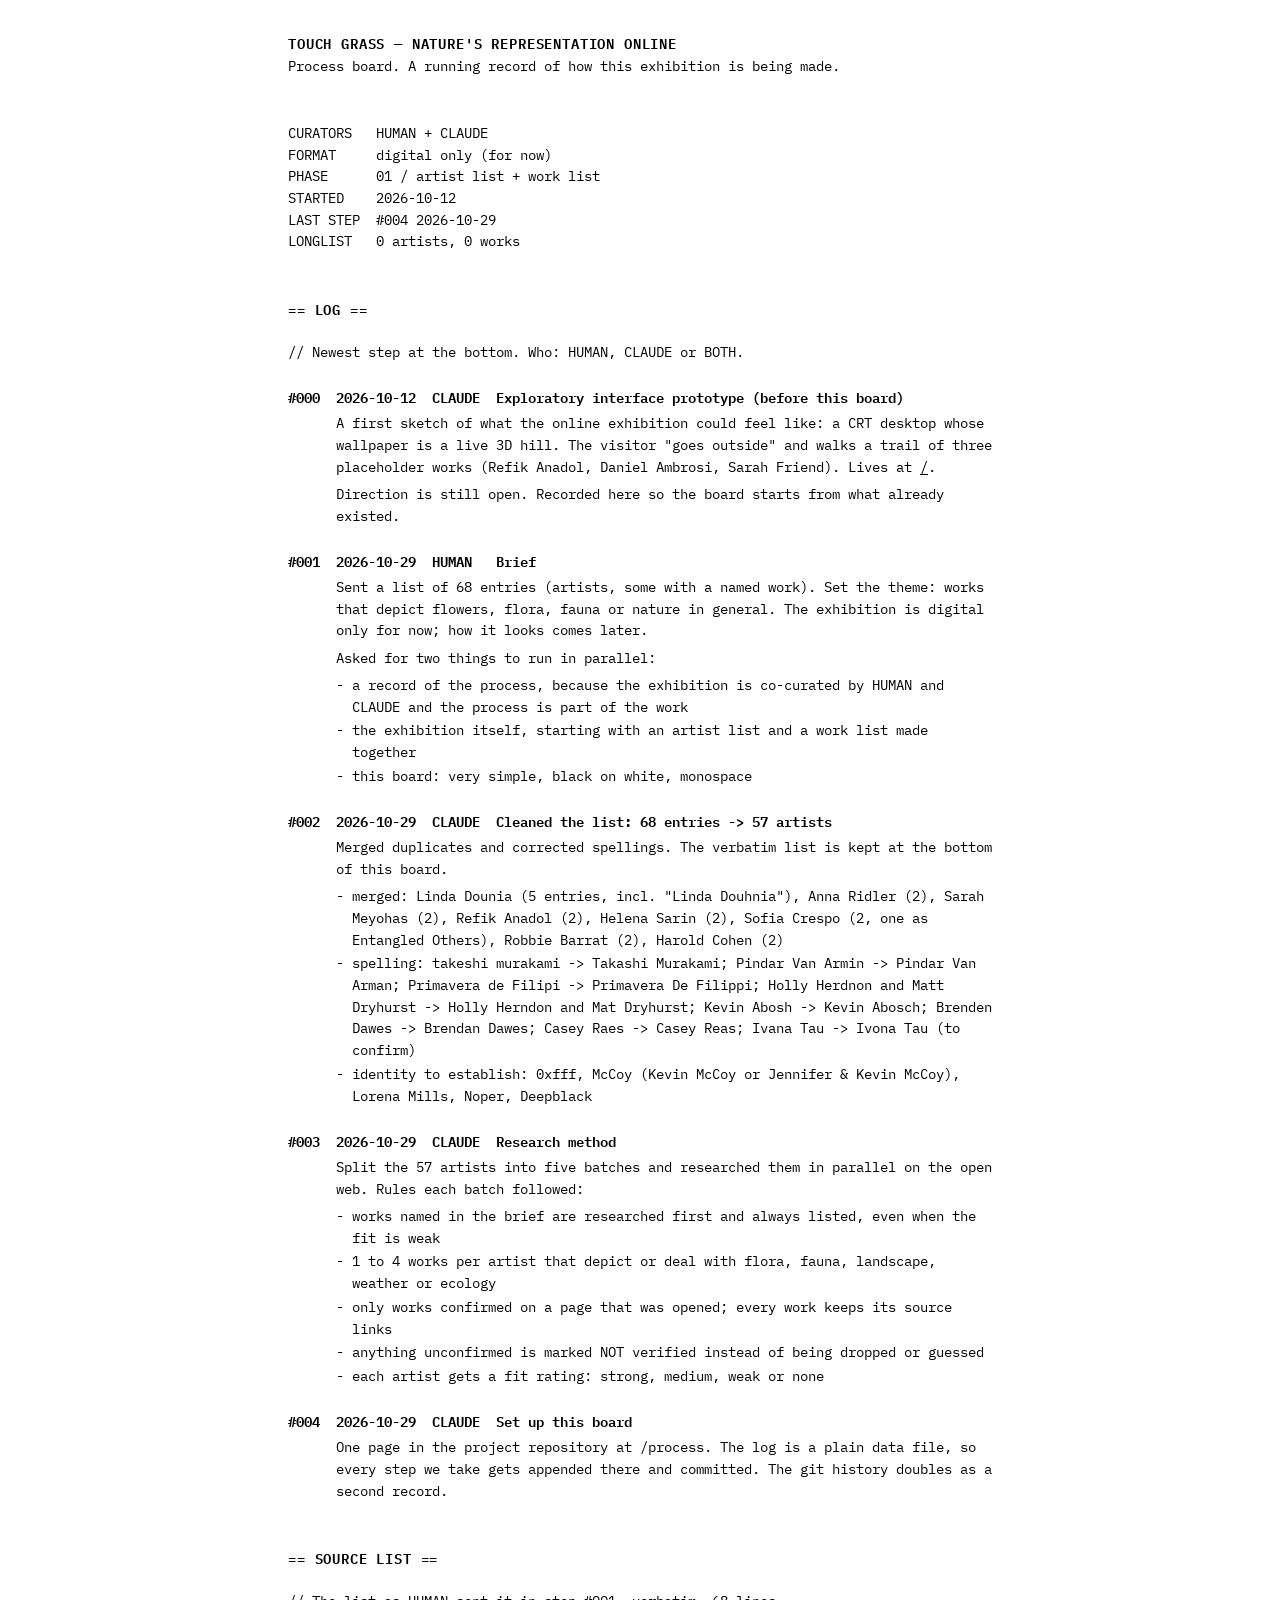
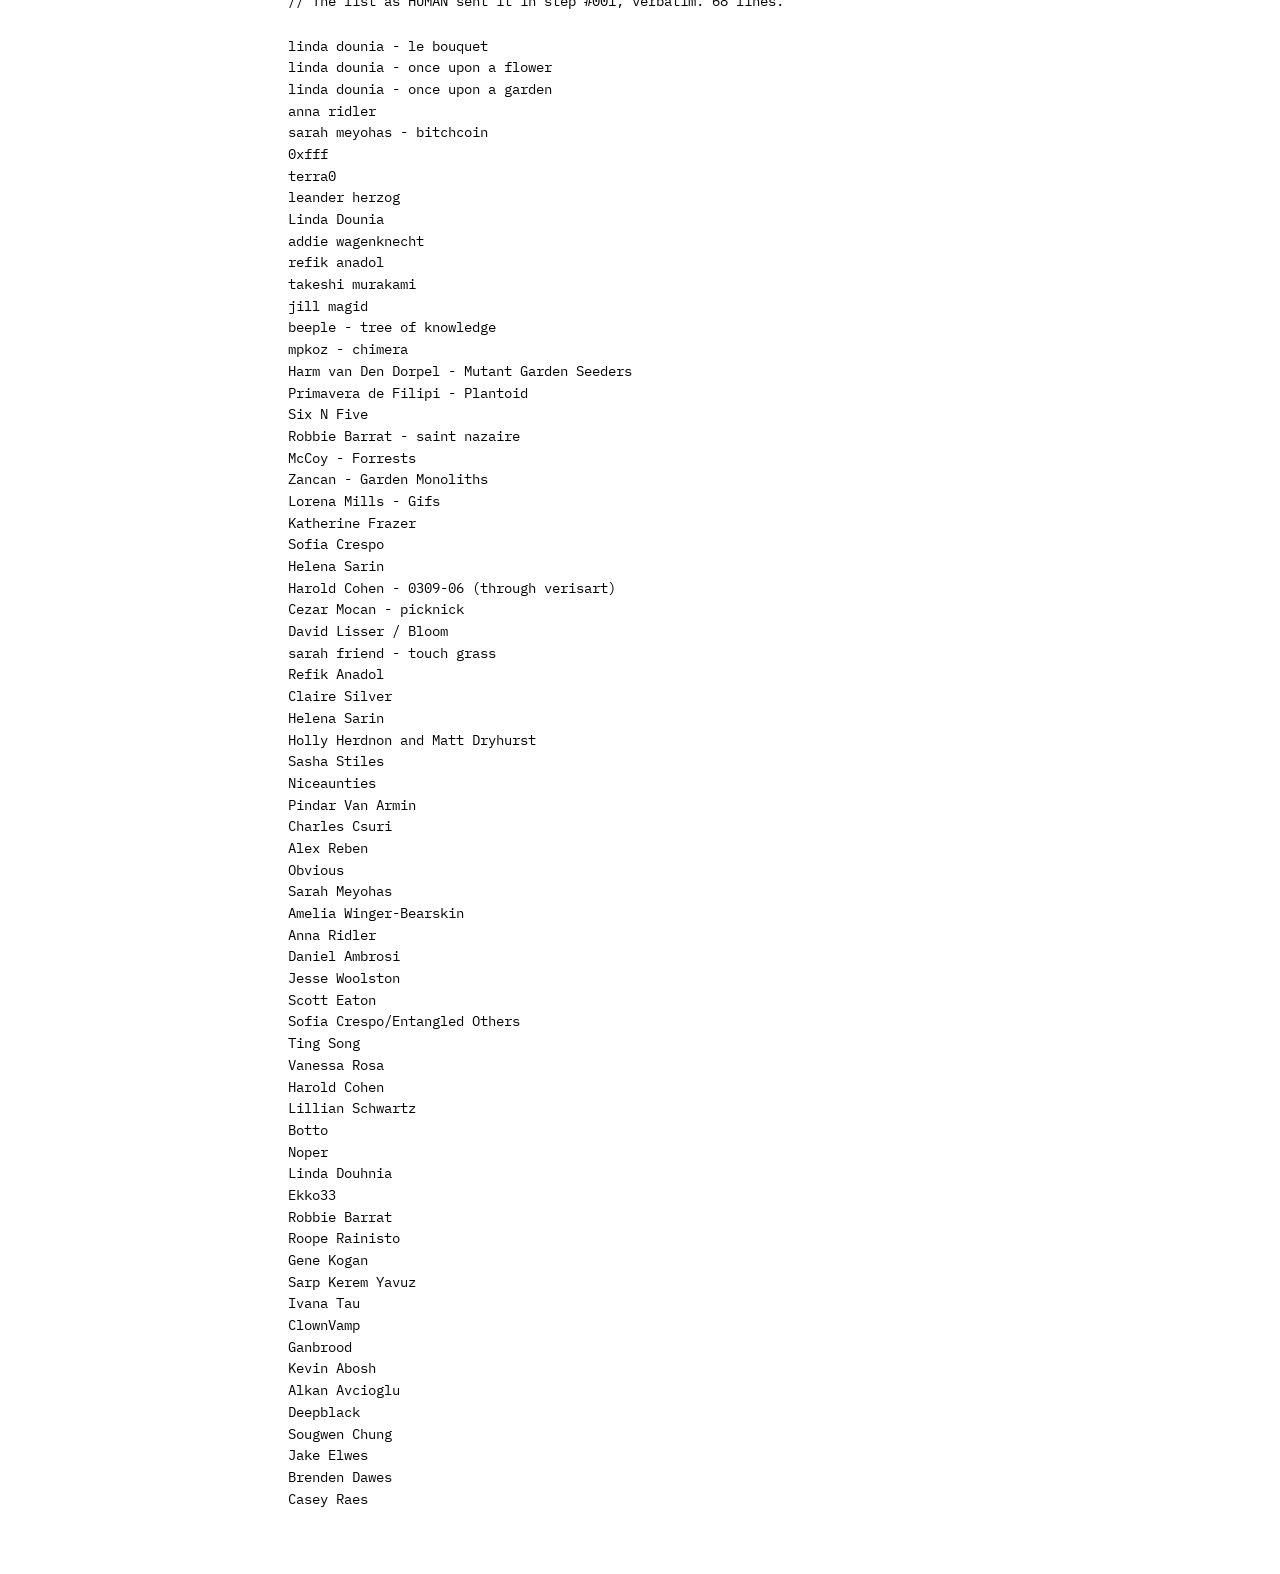
==== process/index.html @ 23b04ce5 "Add process board for the Touch Grass exhibition A single monospace, black-on-white page at /process" ====
<!doctype html>
<html lang="en">
<head>
<meta charset="utf-8">
<meta name="viewport" content="width=device-width, initial-scale=1, viewport-fit=cover">
<title>Touch Grass Process Board</title>
<meta name="description" content="Process board for Touch Grass: Nature's Representation Online, co-curated by a human and Claude.">
<link rel="stylesheet" href="https://fonts.googleapis.com/css2?family=IBM+Plex+Mono:ital,wght@0,400;0,600;1,400&display=swap">
<link rel="stylesheet" href="board.css">
<script src="data/brief.js" defer></script>
<script src="data/log.js" defer></script>
<script src="data/research.js" defer></script>
<script src="board.js" defer></script>
</head>
<body>
<main id="board"></main>
</body>
</html>
---- process/board.css ----
/* Process board: one column of monospace text, black on white, nothing else. */
:root {
  --ink: #000;
  --paper: #fff;
  --mono: "IBM Plex Mono", ui-monospace, "SFMono-Regular", Menlo, Consolas, monospace;
  --step: 1.6em;
  color-scheme: light;
}

html { background: var(--paper); }
body {
  margin: 0;
  background: var(--paper);
  color: var(--ink);
  font: 14px/1.55 var(--mono);
  padding-block: 32px 64px;
  padding-left: max(16px, env(safe-area-inset-left, 0px));
  padding-right: max(16px, env(safe-area-inset-right, 0px));
}

main { max-width: 88ch; margin: 0 auto; display: grid; gap: calc(var(--step) * 2); }
section { display: grid; gap: var(--step); min-width: 0; }

h1, h2, h3, p, ol, ul, dl, dd { margin: 0; padding: 0; font-size: inherit; font-weight: inherit; }
h1, h2 { text-transform: uppercase; letter-spacing: 0.06em; font-weight: 600; }
h2::before { content: "== "; }
h2::after { content: " =="; }
a { color: var(--ink); text-decoration: underline; text-underline-offset: 2px; overflow-wrap: anywhere; }
a:focus-visible, button:focus-visible { outline: 2px solid var(--ink); outline-offset: 2px; }
hr { border: 0; border-top: 1px dashed var(--ink); margin: 0; width: 100%; }

.head { display: grid; gap: 0.2em; }
.meta { display: grid; grid-template-columns: max-content 1fr; column-gap: 2ch; }
.meta dt { text-transform: uppercase; }

.legend { display: grid; gap: 0.2em; }

/* log */
.log { list-style: none; display: grid; gap: var(--step); }
.entry { display: grid; gap: 0.4em; min-width: 0; }
.entry-head { font-weight: 600; white-space: pre-wrap; }
.entry-body { padding-left: 6ch; display: grid; gap: 0.4em; min-width: 0; }
.entry-body ul { list-style: none; display: grid; gap: 0.15em; }
.entry-body li { padding-left: 2ch; text-indent: -2ch; }
.entry-body li::before { content: "- "; }
.entry.next .entry-head::after { content: "  [open]"; }

/* summary table */
.scroll { overflow-x: auto; }
table { border-collapse: collapse; font-variant-numeric: tabular-nums; width: 100%; }
th, td { text-align: left; vertical-align: top; padding: 0.15em 2ch 0.15em 0; white-space: nowrap; }
th { font-weight: 600; text-transform: uppercase; border-bottom: 1px solid var(--ink); }
td.wrap { white-space: normal; min-width: 18ch; }

/* filters */
.filters { display: flex; flex-wrap: wrap; gap: 0.5em 2ch; }
.filters button {
  font: inherit; color: var(--ink); background: var(--paper);
  border: 0; padding: 0; cursor: pointer;
}
.filters button::before { content: "[ ] "; }
.filters button[aria-pressed="true"]::before { content: "[x] "; }

/* artist records */
.artists { list-style: none; display: grid; gap: calc(var(--step) * 1.25); }
.artist { display: grid; gap: 0.5em; min-width: 0; }
.artist-head { font-weight: 600; }
.artist-body { padding-left: 6ch; display: grid; gap: 0.5em; min-width: 0; }
.works { list-style: none; display: grid; gap: 0.9em; }
.work { display: grid; gap: 0.15em; min-width: 0; }
.work-title { font-weight: 600; }
.work-title i { font-weight: 400; }
.kv { display: grid; grid-template-columns: 9ch 1fr; column-gap: 1ch; }
.kv dt { text-transform: lowercase; }
.kv dd { min-width: 0; }
.muted::before { content: "// "; }

pre.brief { margin: 0; font: inherit; white-space: pre-wrap; }

@media (max-width: 520px) {
  .entry-body, .artist-body { padding-left: 2ch; }
  .meta { grid-template-columns: 1fr; }
  .kv { grid-template-columns: 1fr; }
  .kv dd { padding-left: 2ch; }
}
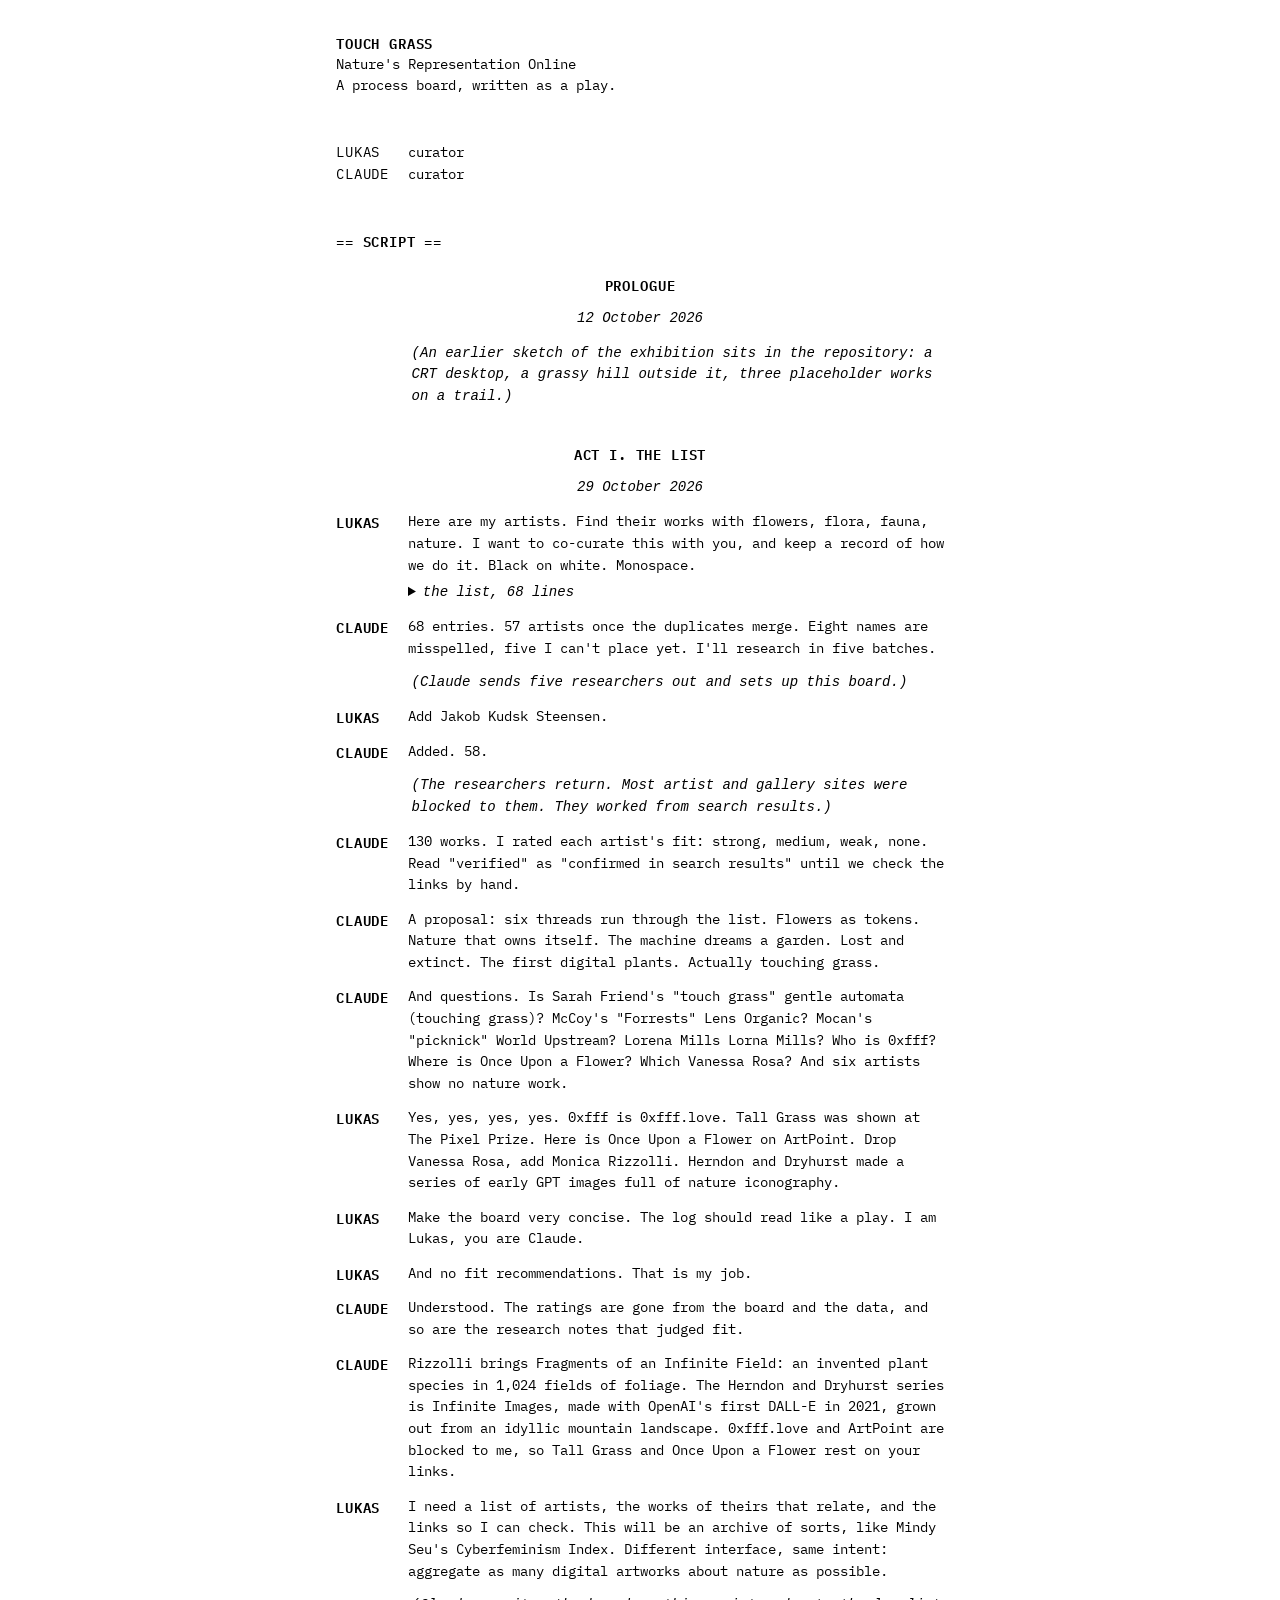
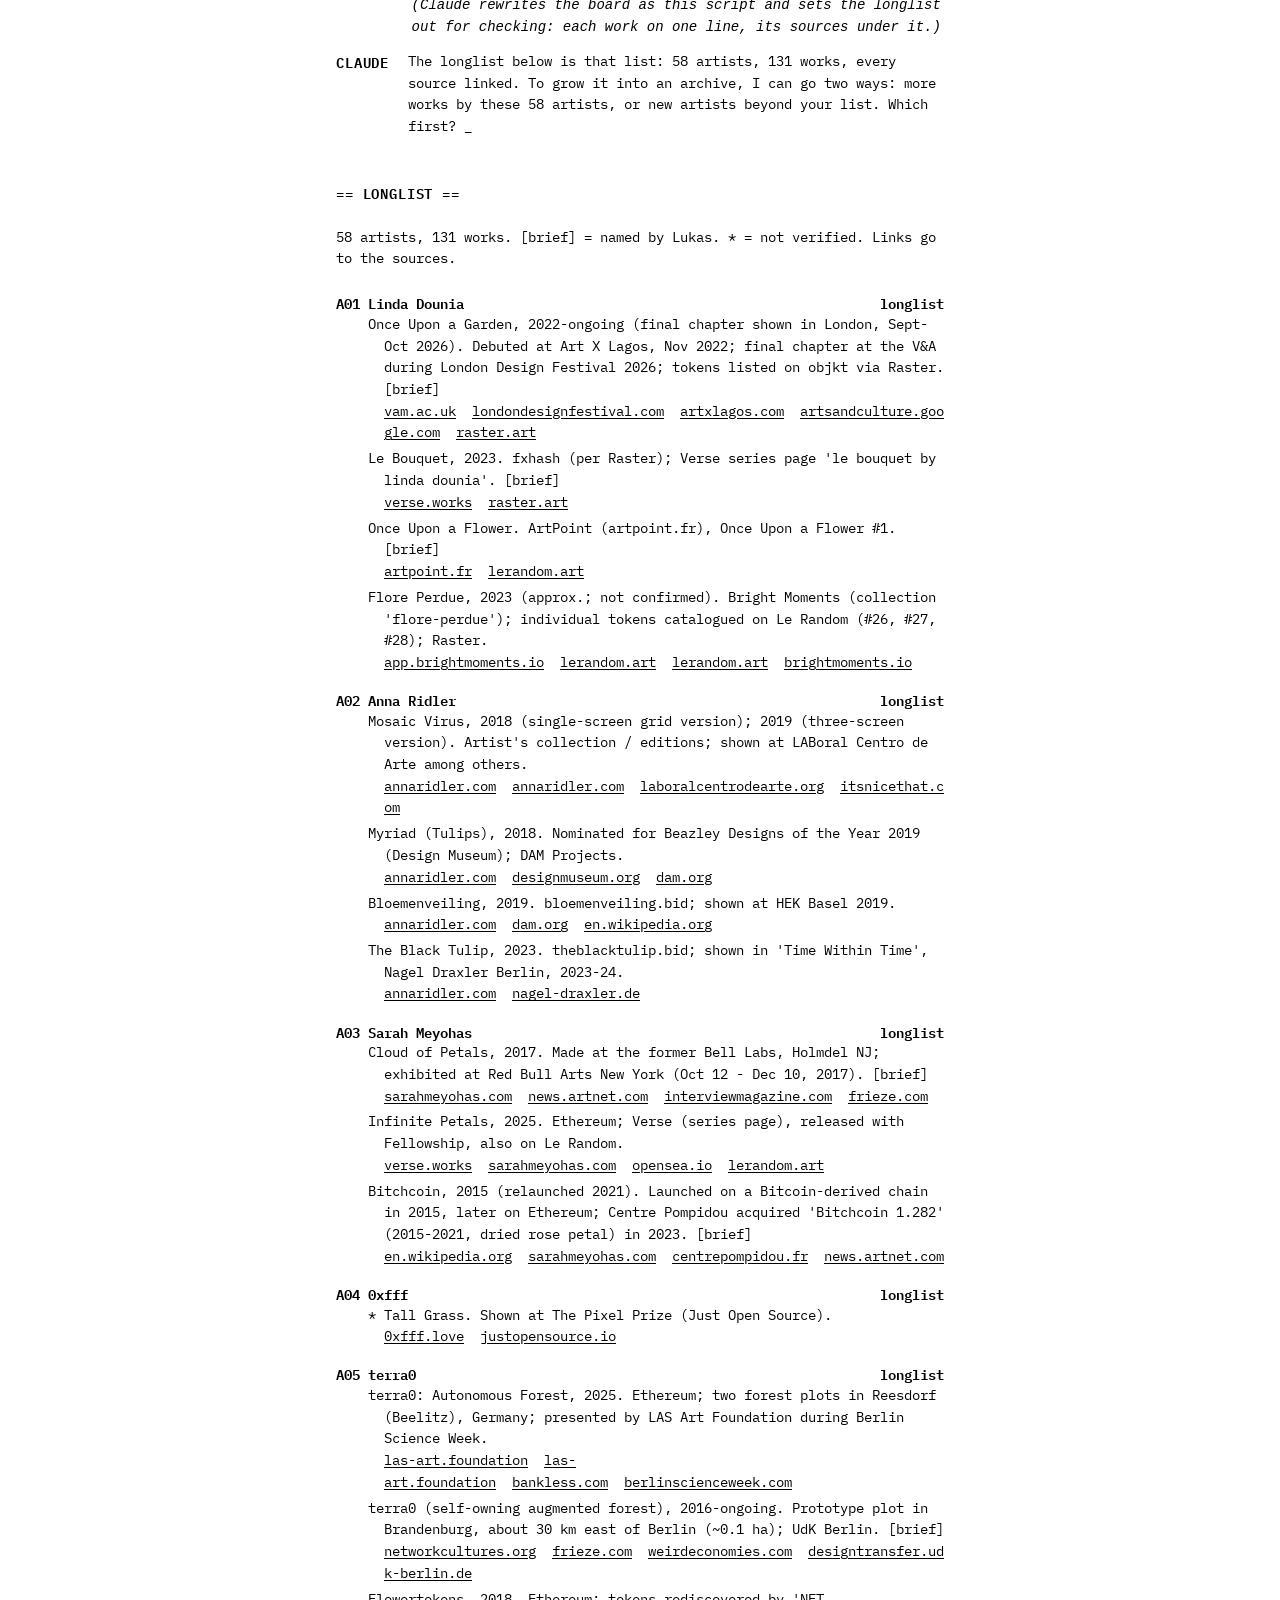
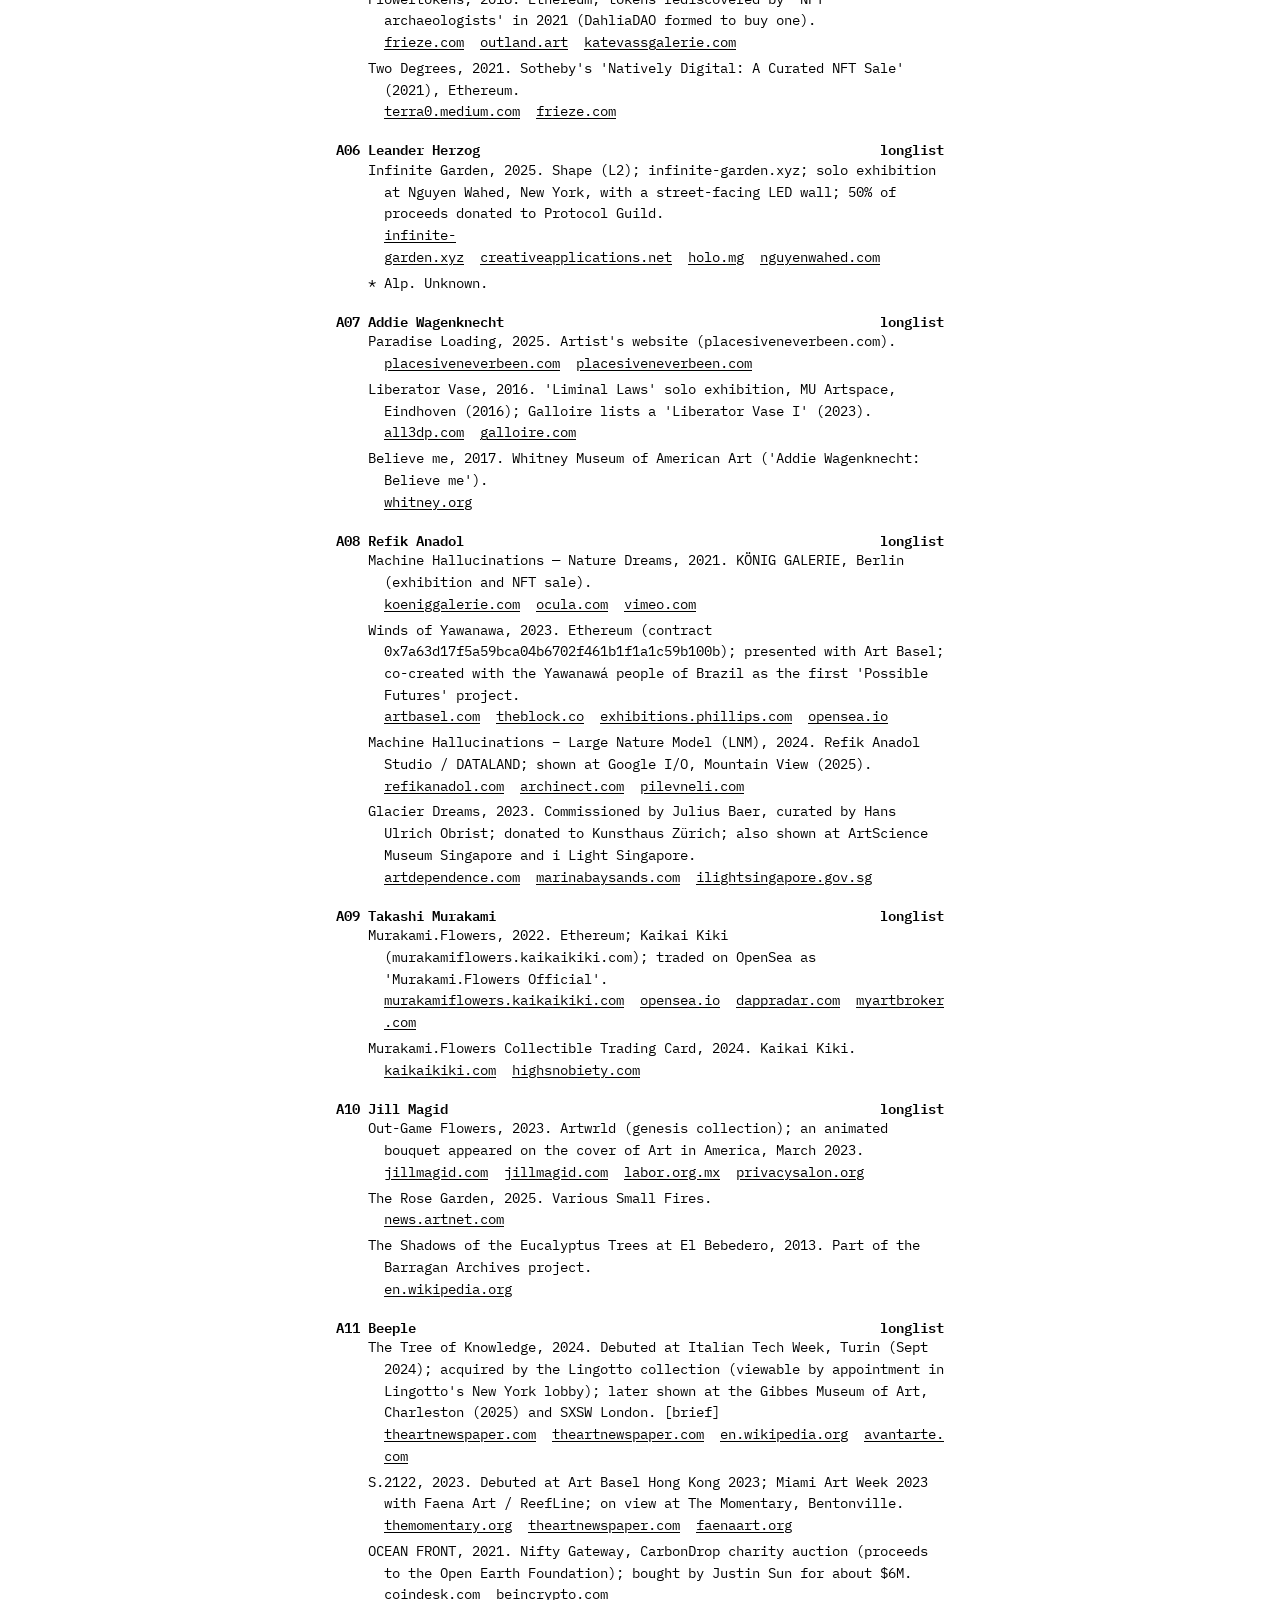
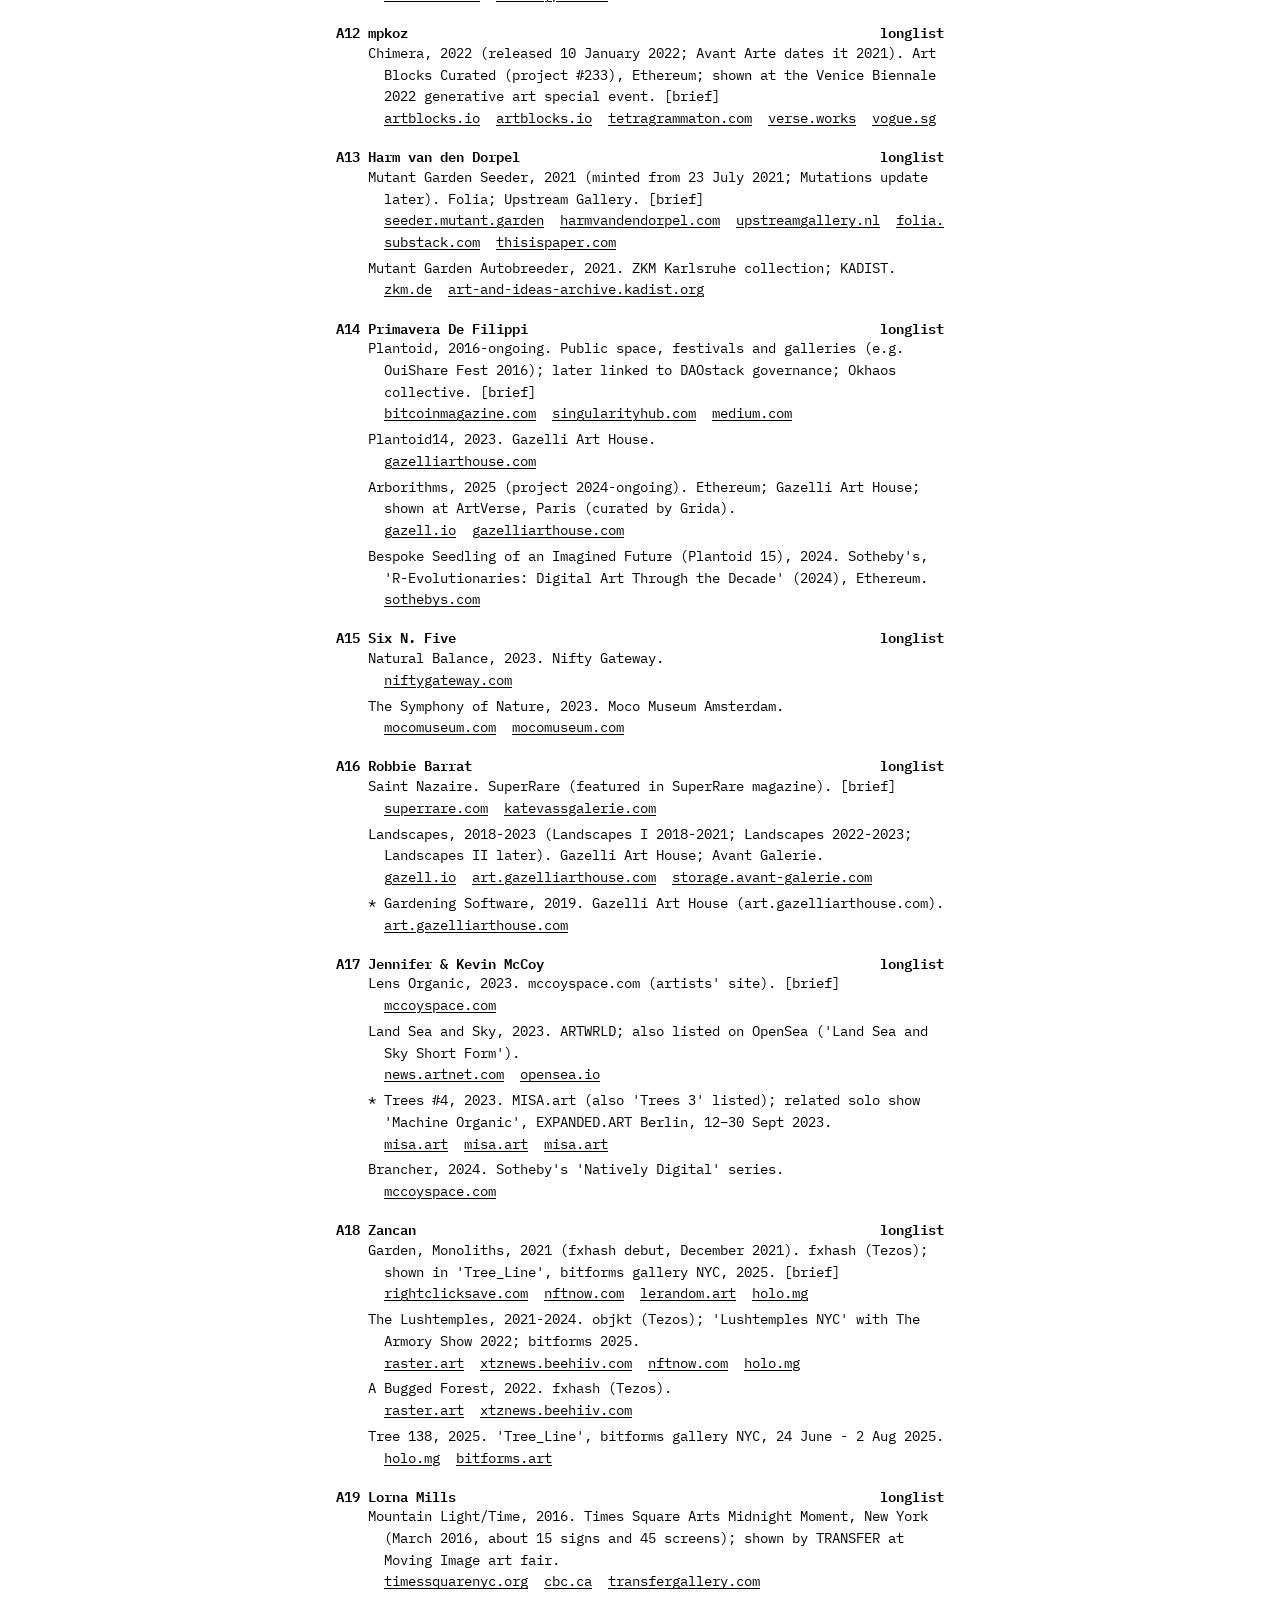
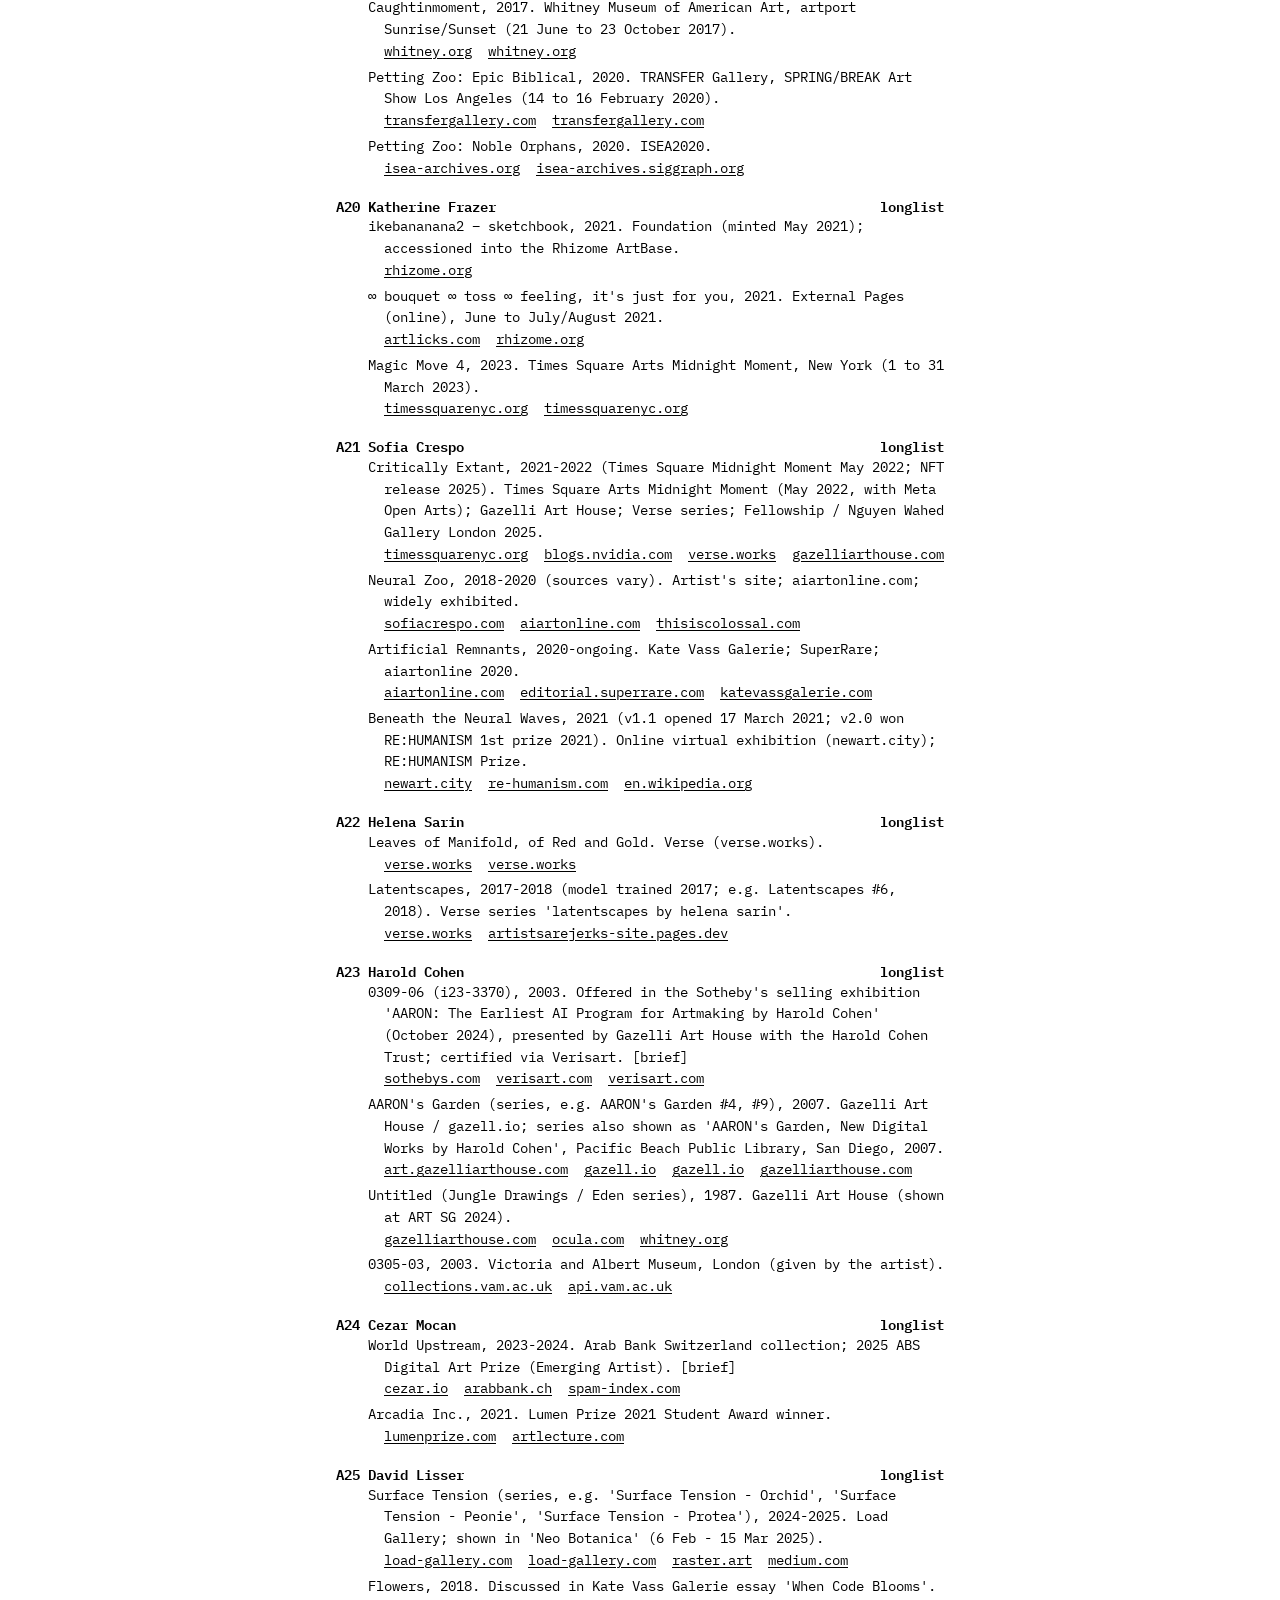
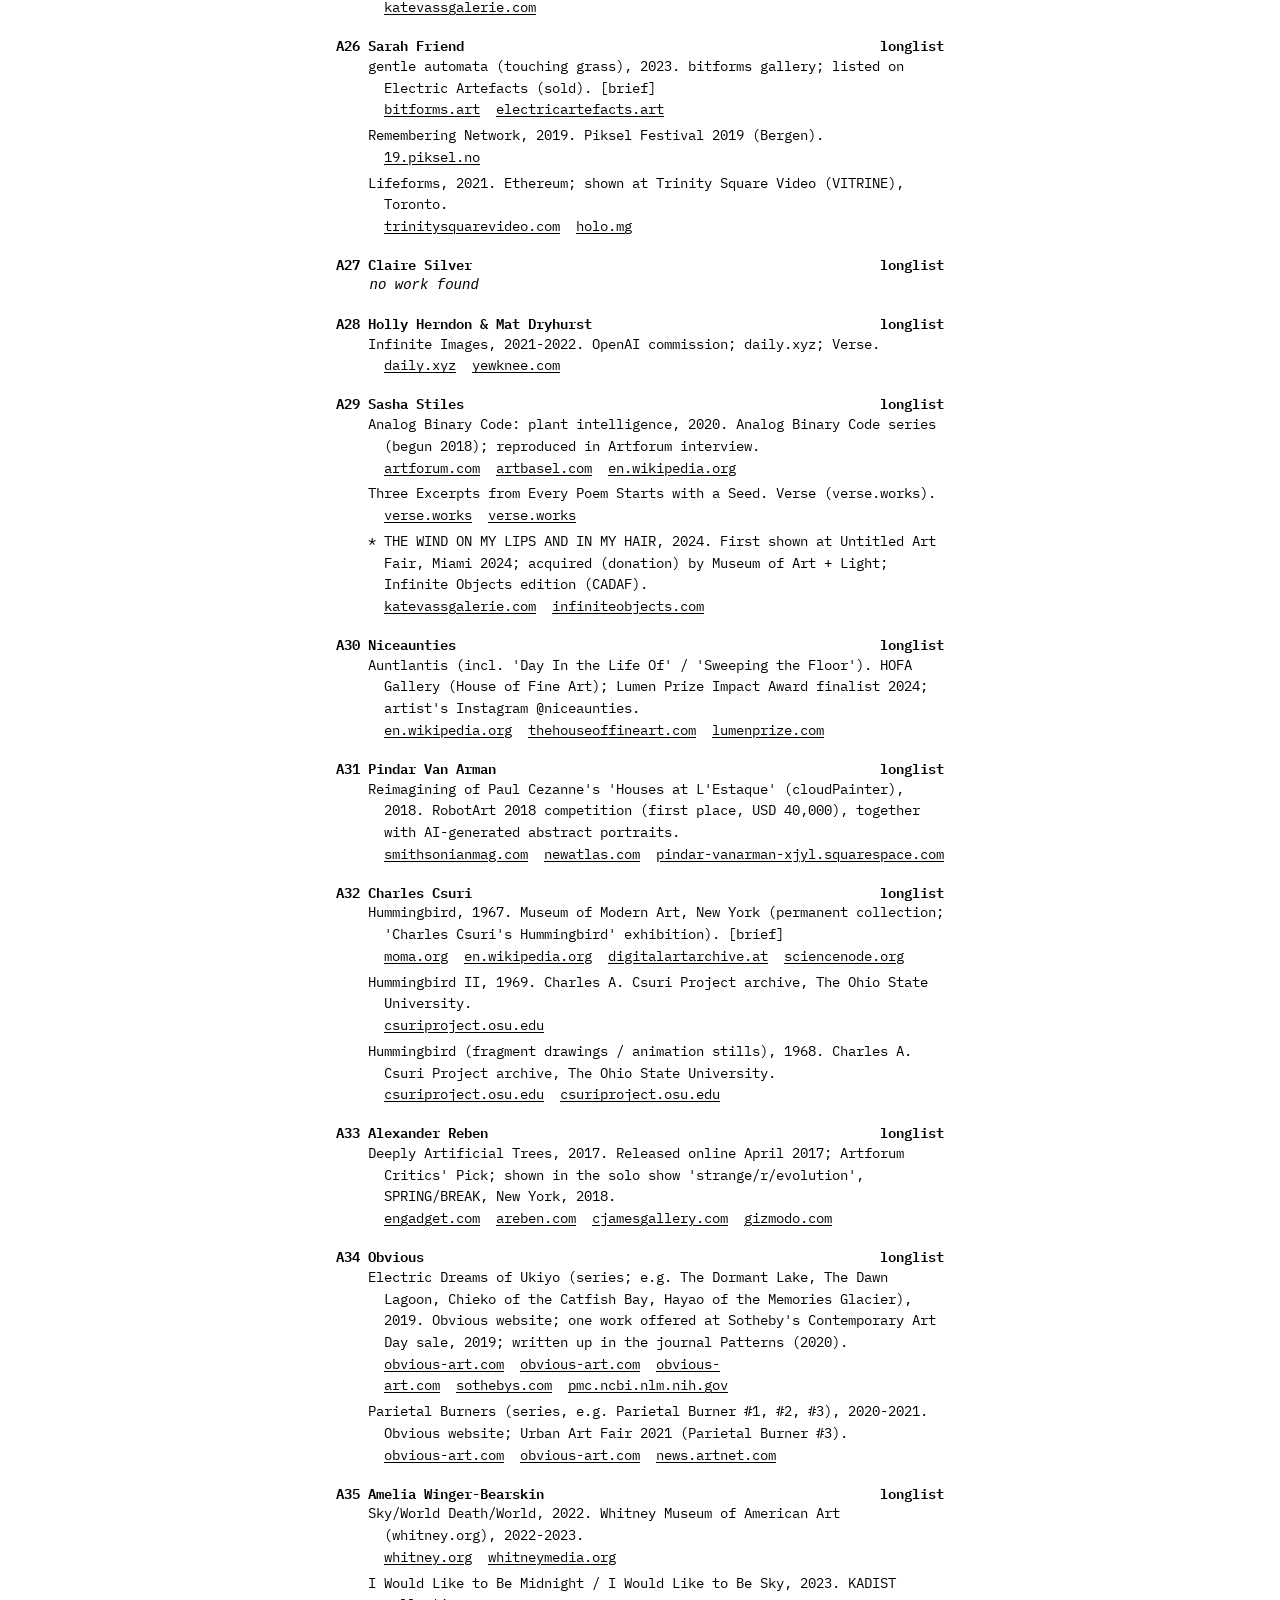
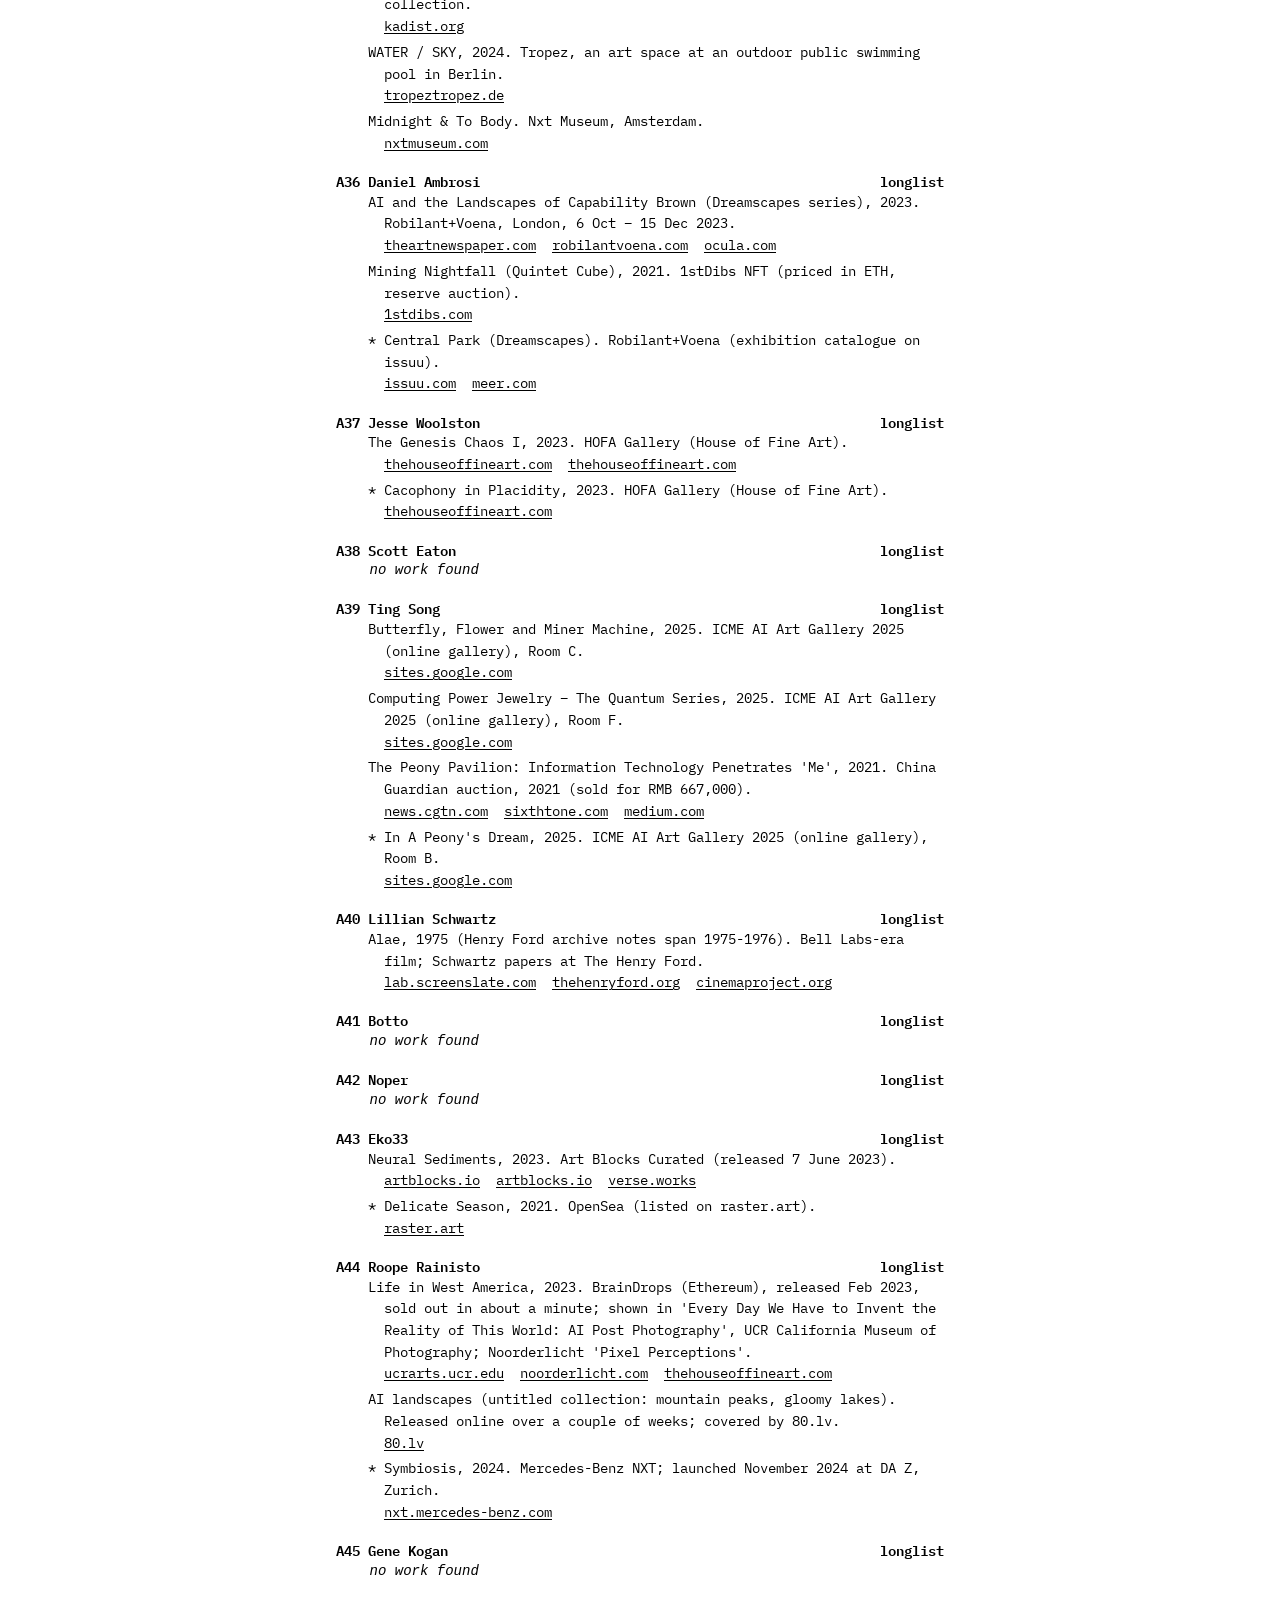
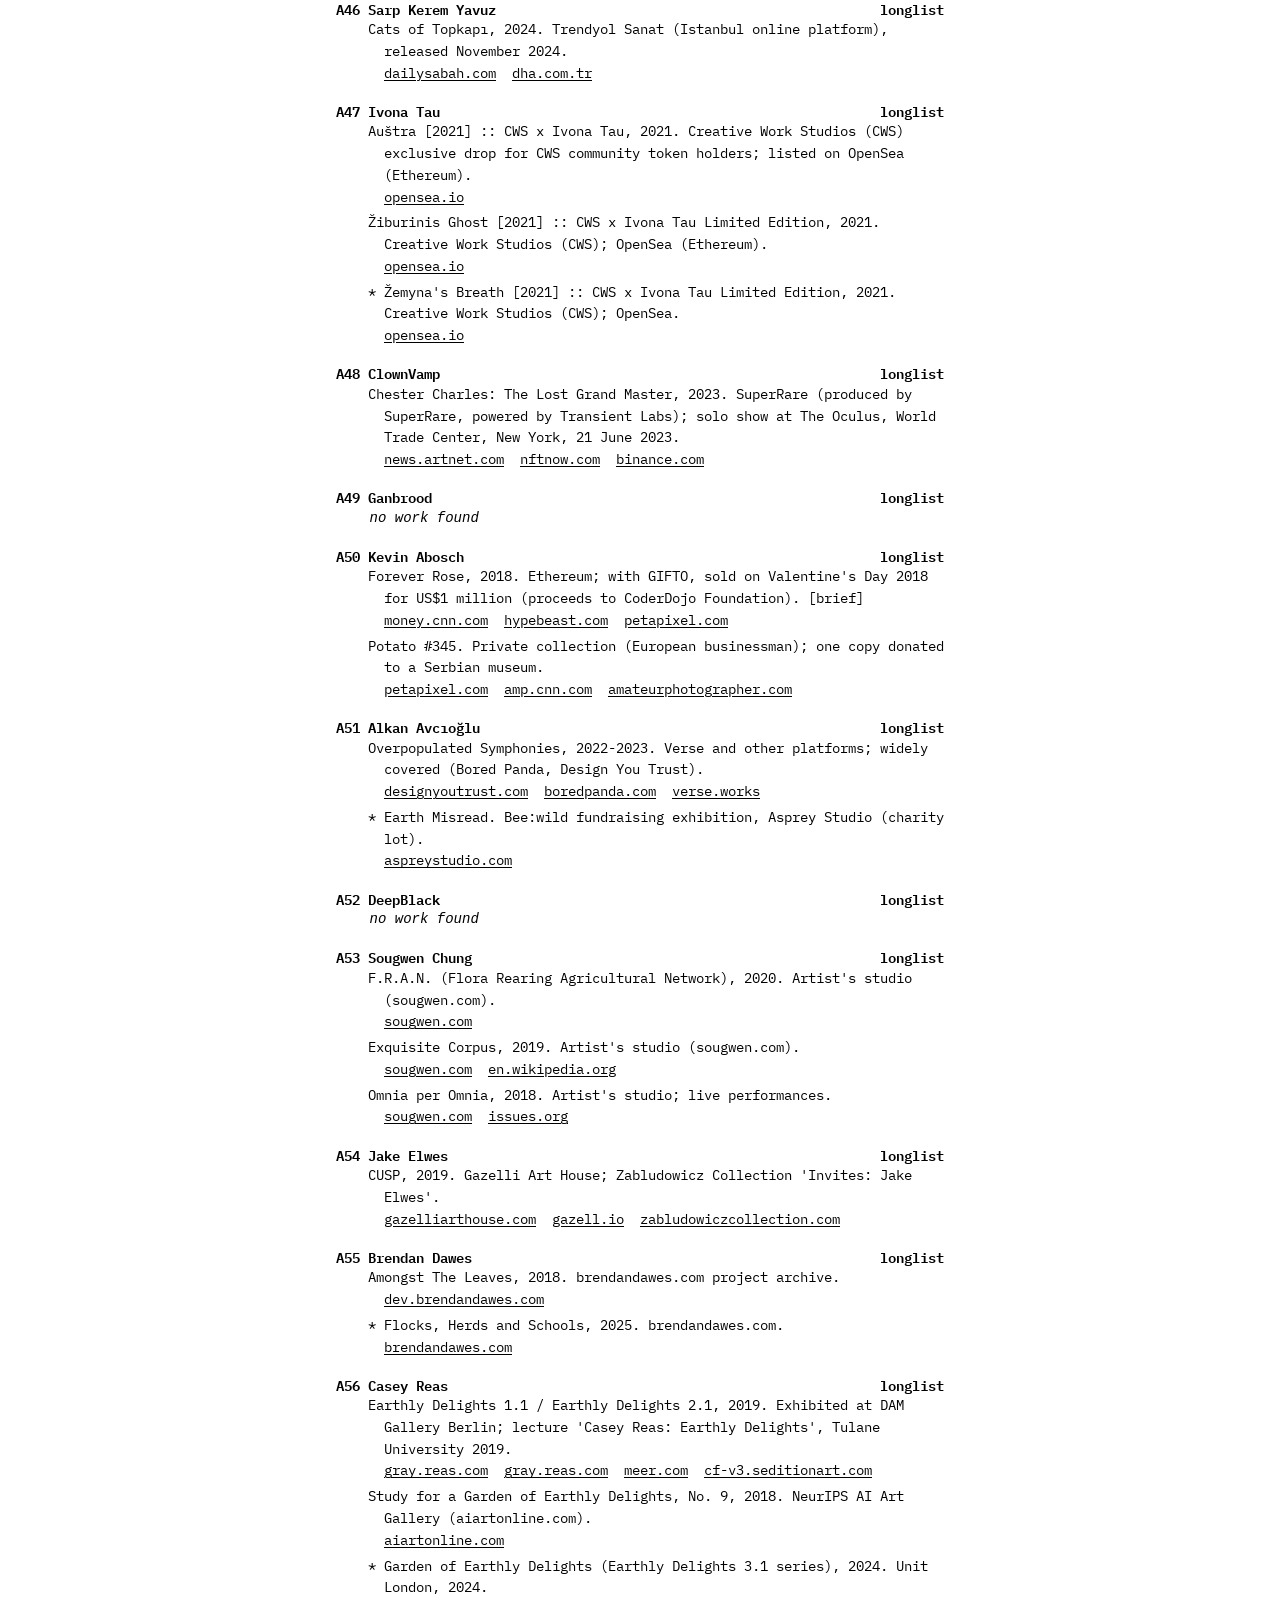
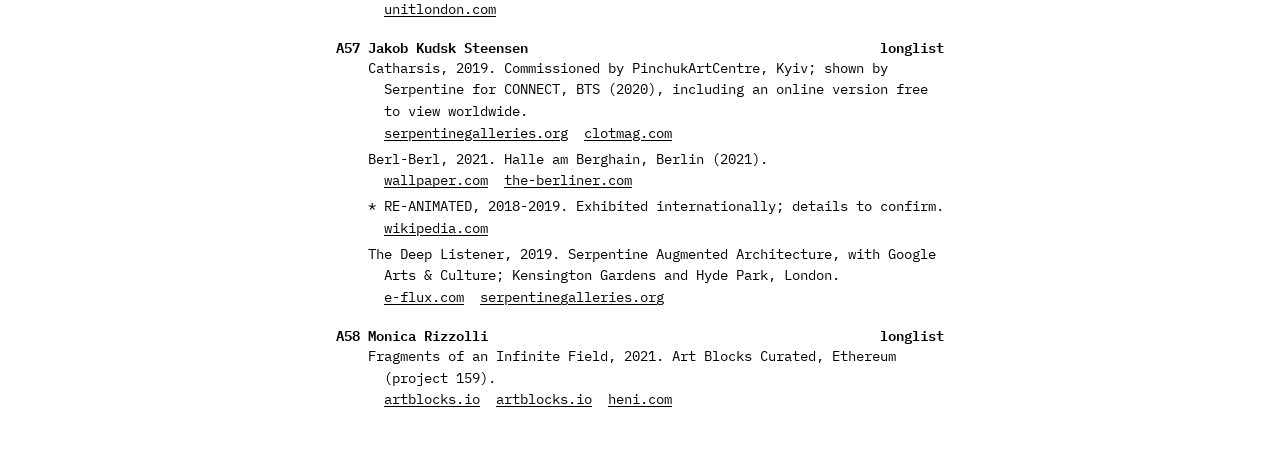
==== commit 24440230: "Rewrite the process board as a play script The log becomes a script between Lukas and Claude (data/s" ====
--- a/process/index.html
+++ b/process/index.html
@@ -4,11 +4,11 @@
 <meta charset="utf-8">
 <meta name="viewport" content="width=device-width, initial-scale=1, viewport-fit=cover">
 <title>Touch Grass Process Board</title>
-<meta name="description" content="Process board for Touch Grass: Nature's Representation Online, co-curated by a human and Claude.">
+<meta name="description" content="Process board for Touch Grass: Nature's Representation Online, co-curated by Lukas and Claude.">
 <link rel="stylesheet" href="https://fonts.googleapis.com/css2?family=IBM+Plex+Mono:ital,wght@0,400;0,600;1,400&display=swap">
 <link rel="stylesheet" href="board.css">
 <script src="data/brief.js" defer></script>
-<script src="data/log.js" defer></script>
+<script src="data/script.js" defer></script>
 <script src="data/research.js" defer></script>
 <script src="board.js" defer></script>
 </head>
--- a/process/board.css
+++ b/process/board.css
@@ -1,8 +1,9 @@
-/* Process board: one column of monospace text, black on white, nothing else. */
+/* Process board: one column of monospace text, black on white, set like a play script. */
 :root {
   --ink: #000;
   --paper: #fff;
   --mono: "IBM Plex Mono", ui-monospace, "SFMono-Regular", Menlo, Consolas, monospace;
+  --name: 9ch;
   --step: 1.6em;
   color-scheme: light;
 }
@@ -18,68 +19,43 @@
   padding-right: max(16px, env(safe-area-inset-right, 0px));
 }
 
-main { max-width: 88ch; margin: 0 auto; display: grid; gap: calc(var(--step) * 2); }
+main { max-width: 76ch; margin: 0 auto; display: grid; gap: calc(var(--step) * 2); overflow-wrap: anywhere; }
 section { display: grid; gap: var(--step); min-width: 0; }
 
-h1, h2, h3, p, ol, ul, dl, dd { margin: 0; padding: 0; font-size: inherit; font-weight: inherit; }
-h1, h2 { text-transform: uppercase; letter-spacing: 0.06em; font-weight: 600; }
+h1, h2, h3, p, ol, ul, pre { margin: 0; padding: 0; font: inherit; }
+h1, h2, h3, .who { text-transform: uppercase; letter-spacing: 0.06em; font-weight: 600; }
 h2::before { content: "== "; }
 h2::after { content: " =="; }
-a { color: var(--ink); text-decoration: underline; text-underline-offset: 2px; overflow-wrap: anywhere; }
-a:focus-visible, button:focus-visible { outline: 2px solid var(--ink); outline-offset: 2px; }
-hr { border: 0; border-top: 1px dashed var(--ink); margin: 0; width: 100%; }
+a { color: var(--ink); text-underline-offset: 2px; }
+a:focus-visible, summary:focus-visible { outline: 2px solid var(--ink); outline-offset: 2px; }
 
-.head { display: grid; gap: 0.2em; }
-.meta { display: grid; grid-template-columns: max-content 1fr; column-gap: 2ch; }
-.meta dt { text-transform: uppercase; }
+.cast { display: grid; grid-template-columns: var(--name) 1fr; gap: 0; }
+.cast .who { font-weight: 400; }
 
-.legend { display: grid; gap: 0.2em; }
+/* script */
+.script { display: grid; gap: 0.9em; }
+.act { text-align: center; margin-top: var(--step); }
+.act:first-child { margin-top: 0; }
+.scene { text-align: center; font-style: italic; }
+.dir { font-style: italic; padding-left: var(--name); }
+.line { display: grid; grid-template-columns: var(--name) 1fr; }
+.say { display: grid; gap: 0.4em; min-width: 0; }
+.line.open .say p::after { content: " _"; }
+summary { cursor: pointer; font-style: italic; }
+details pre { white-space: pre-wrap; padding: 0.4em 0 0 2ch; }
 
-/* log */
-.log { list-style: none; display: grid; gap: var(--step); }
-.entry { display: grid; gap: 0.4em; min-width: 0; }
-.entry-head { font-weight: 600; white-space: pre-wrap; }
-.entry-body { padding-left: 6ch; display: grid; gap: 0.4em; min-width: 0; }
-.entry-body ul { list-style: none; display: grid; gap: 0.15em; }
-.entry-body li { padding-left: 2ch; text-indent: -2ch; }
-.entry-body li::before { content: "- "; }
-.entry.next .entry-head::after { content: "  [open]"; }
-
-/* summary table */
-.scroll { overflow-x: auto; }
-table { border-collapse: collapse; font-variant-numeric: tabular-nums; width: 100%; }
-th, td { text-align: left; vertical-align: top; padding: 0.15em 2ch 0.15em 0; white-space: nowrap; }
-th { font-weight: 600; text-transform: uppercase; border-bottom: 1px solid var(--ink); }
-td.wrap { white-space: normal; min-width: 18ch; }
-
-/* filters */
-.filters { display: flex; flex-wrap: wrap; gap: 0.5em 2ch; }
-.filters button {
-  font: inherit; color: var(--ink); background: var(--paper);
-  border: 0; padding: 0; cursor: pointer;
-}
-.filters button::before { content: "[ ] "; }
-.filters button[aria-pressed="true"]::before { content: "[x] "; }
-
-/* artist records */
-.artists { list-style: none; display: grid; gap: calc(var(--step) * 1.25); }
-.artist { display: grid; gap: 0.5em; min-width: 0; }
-.artist-head { font-weight: 600; }
-.artist-body { padding-left: 6ch; display: grid; gap: 0.5em; min-width: 0; }
-.works { list-style: none; display: grid; gap: 0.9em; }
-.work { display: grid; gap: 0.15em; min-width: 0; }
-.work-title { font-weight: 600; }
-.work-title i { font-weight: 400; }
-.kv { display: grid; grid-template-columns: 9ch 1fr; column-gap: 1ch; }
-.kv dt { text-transform: lowercase; }
-.kv dd { min-width: 0; }
-.muted::before { content: "// "; }
-
-pre.brief { margin: 0; font: inherit; white-space: pre-wrap; }
+/* longlist */
+.artists { list-style: none; display: grid; gap: 1.1em; }
+.artist-head { display: flex; justify-content: space-between; gap: 2ch; font-weight: 600; }
+.works { list-style: none; padding-left: 4ch; display: grid; gap: 0.3em; }
+.works li { padding-left: 2ch; text-indent: -2ch; }
+.works .links { display: block; text-indent: 0; }
+.works .links a + a { margin-left: 2ch; }
+.works.none { font-style: italic; padding-left: 4ch; }
 
 @media (max-width: 520px) {
-  .entry-body, .artist-body { padding-left: 2ch; }
-  .meta { grid-template-columns: 1fr; }
-  .kv { grid-template-columns: 1fr; }
-  .kv dd { padding-left: 2ch; }
+  .line, .cast { grid-template-columns: 1fr; }
+  .dir { padding-left: 0; }
+  .say { padding-left: 2ch; }
+  .works, .works.none { padding-left: 2ch; }
 }
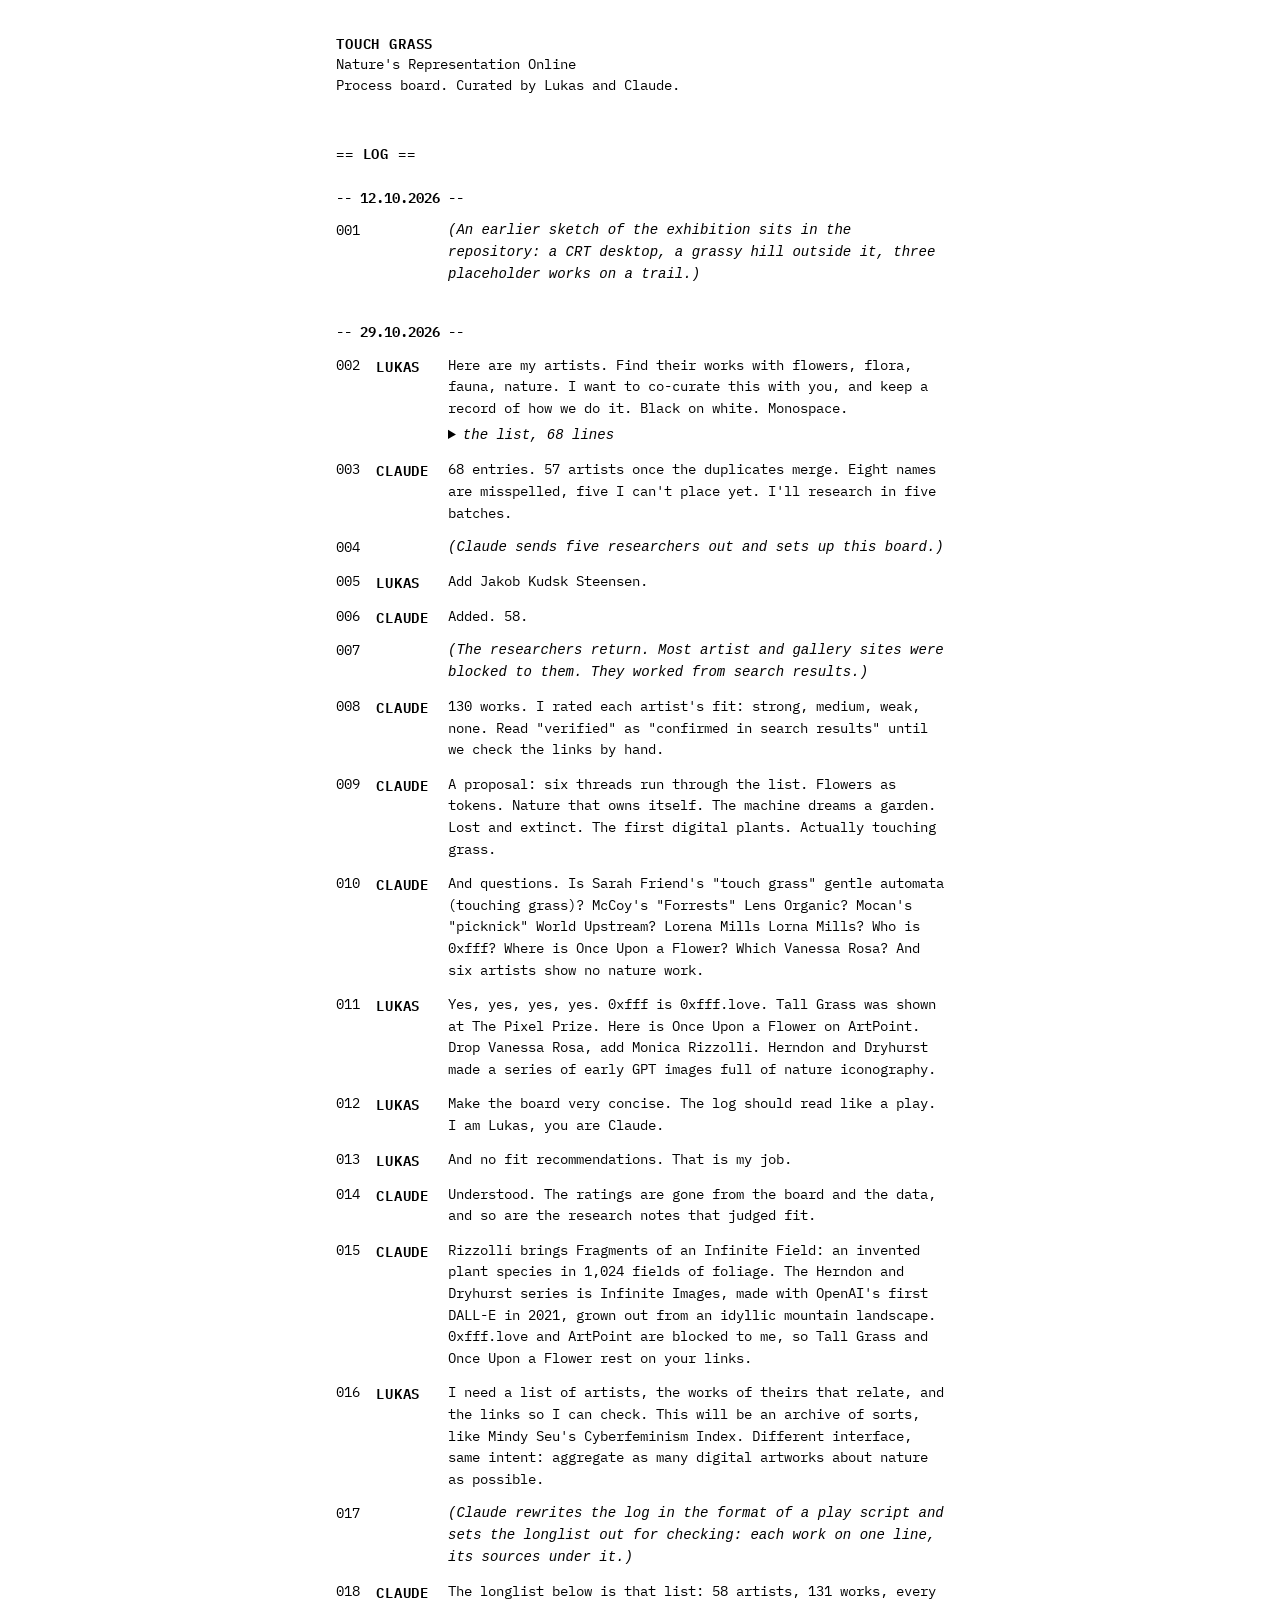
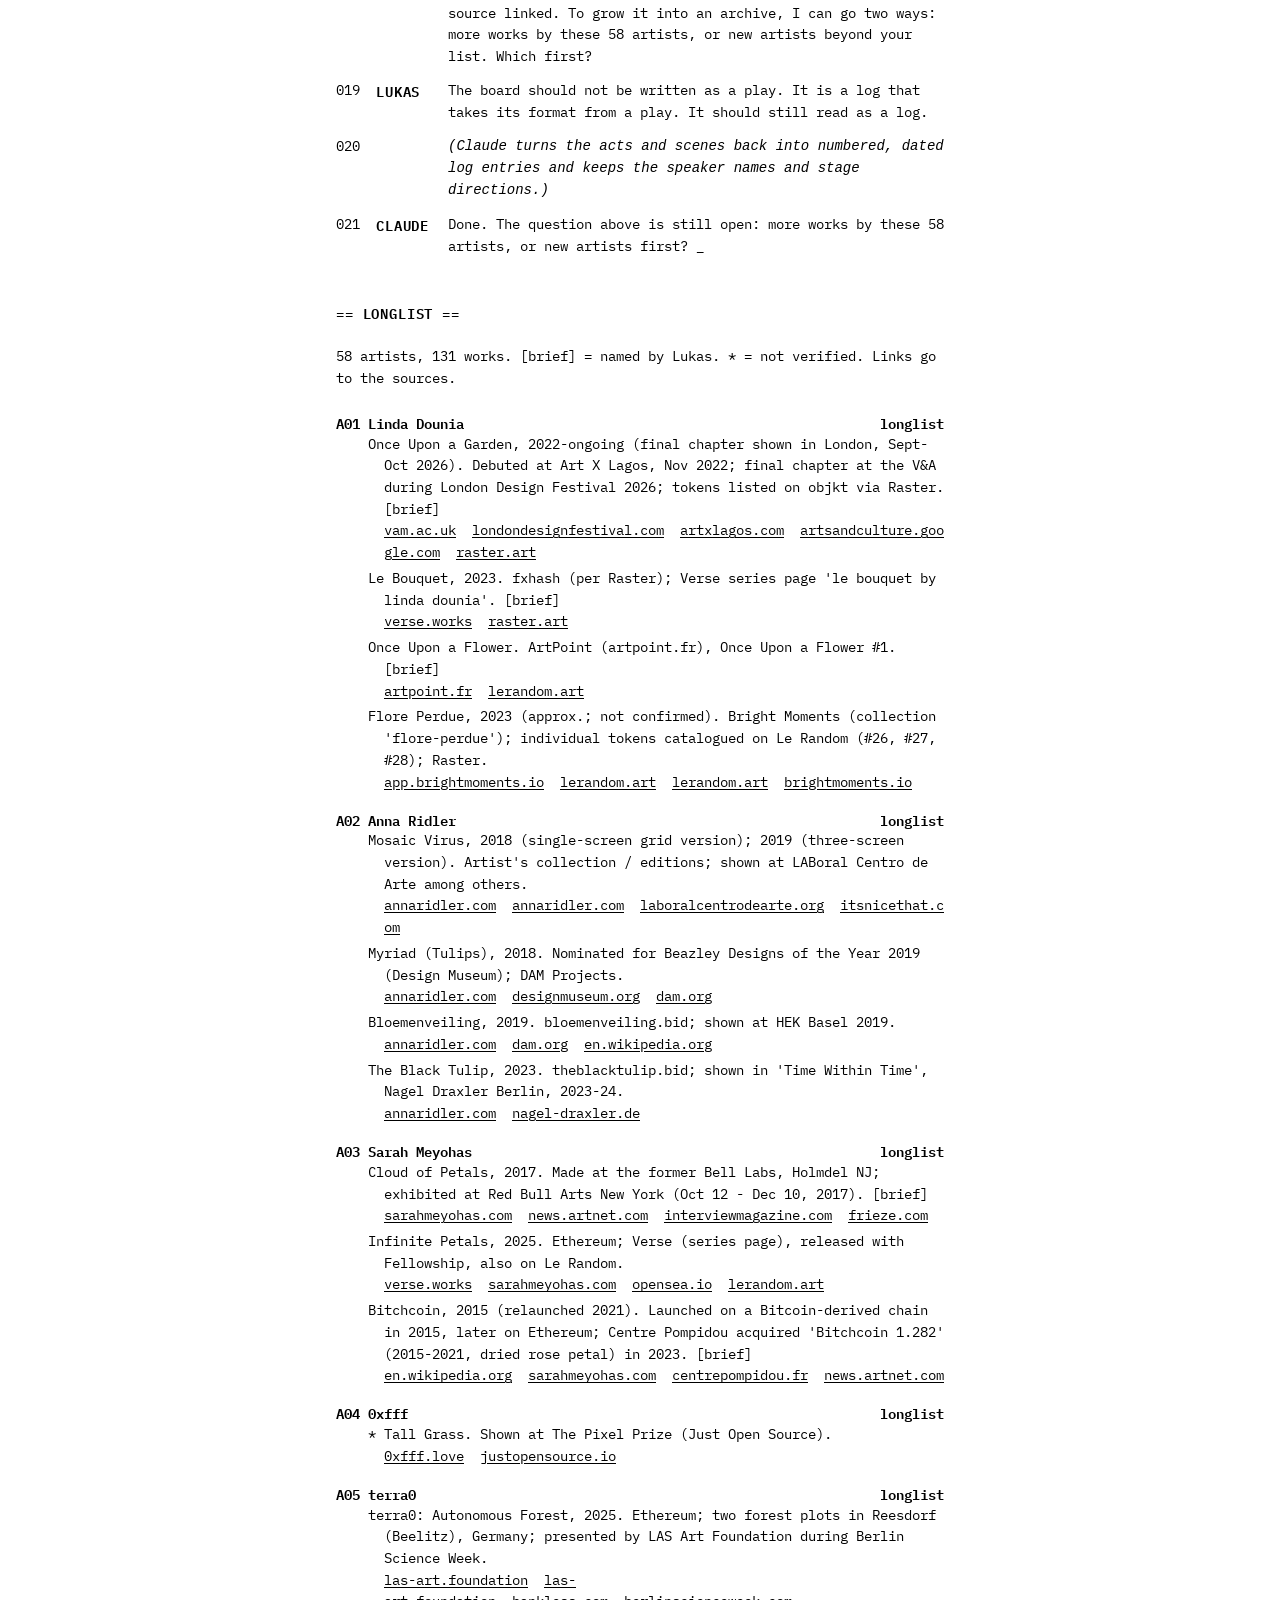
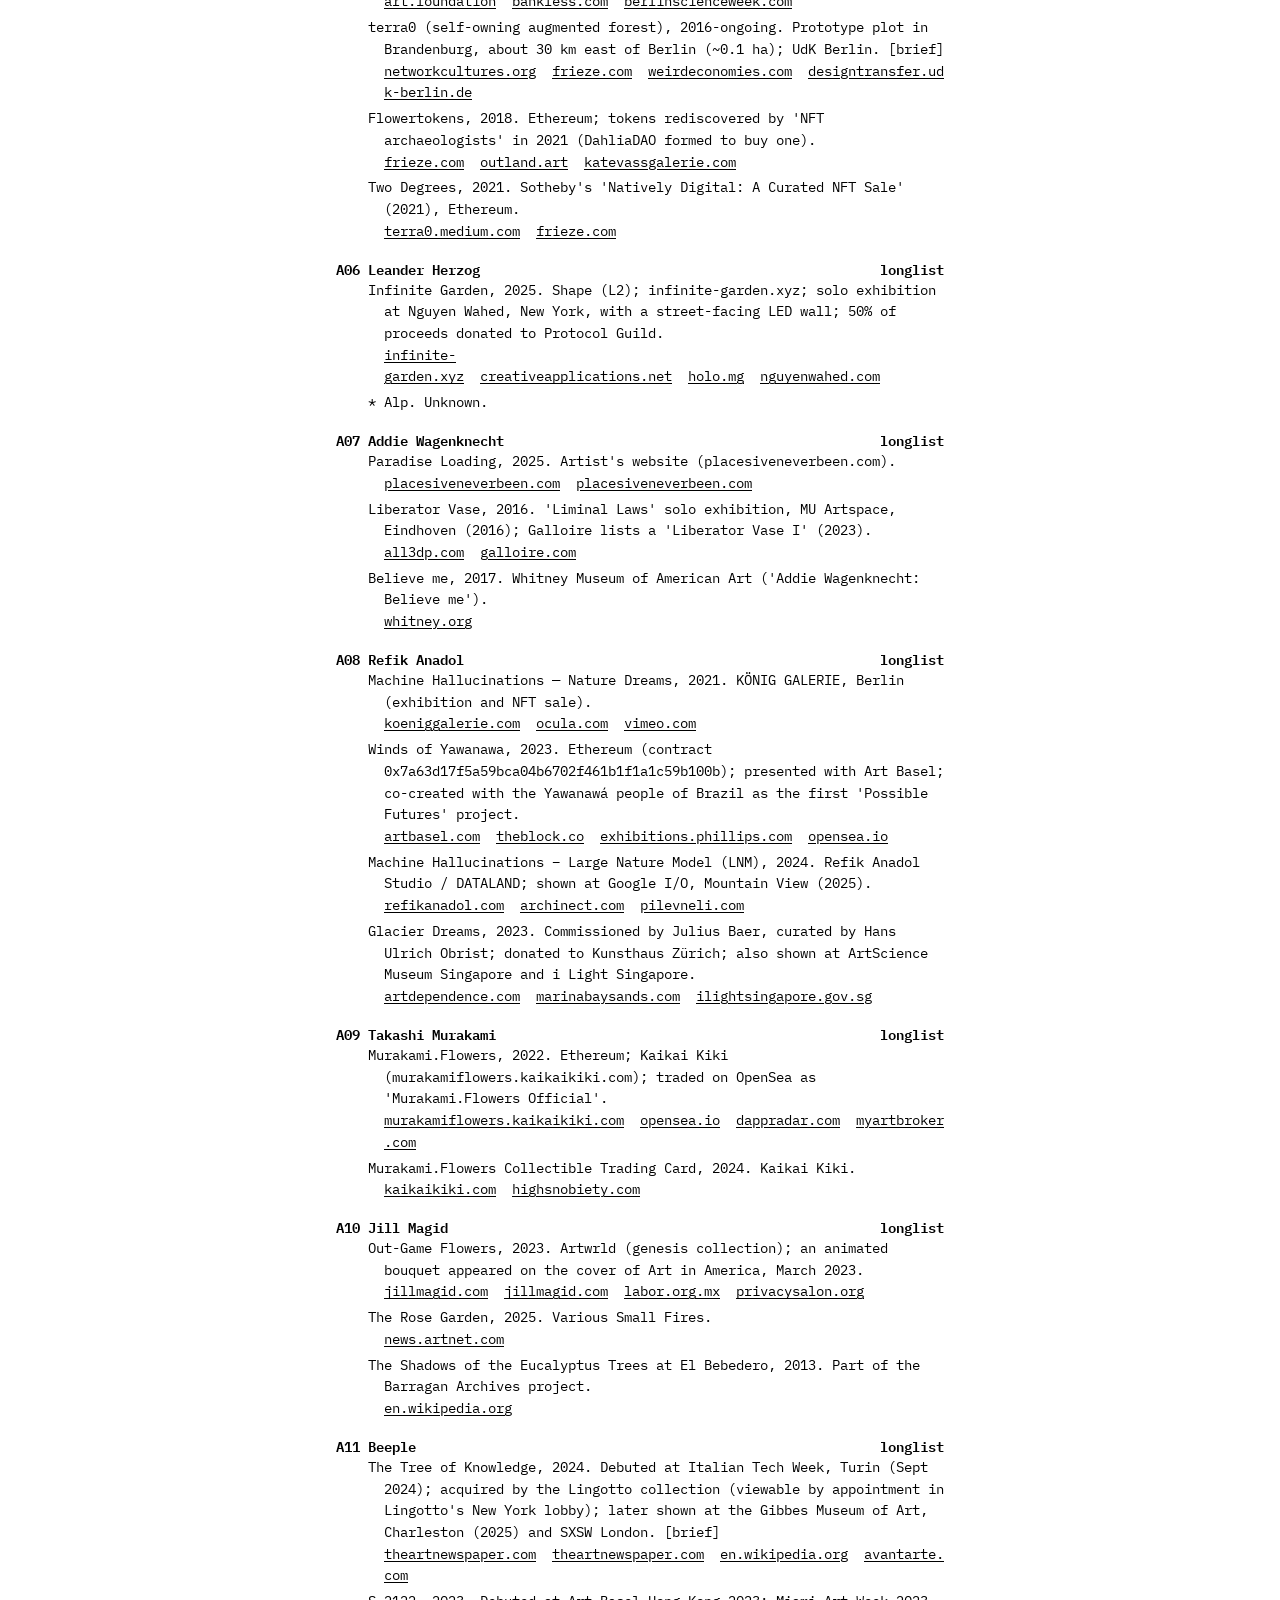
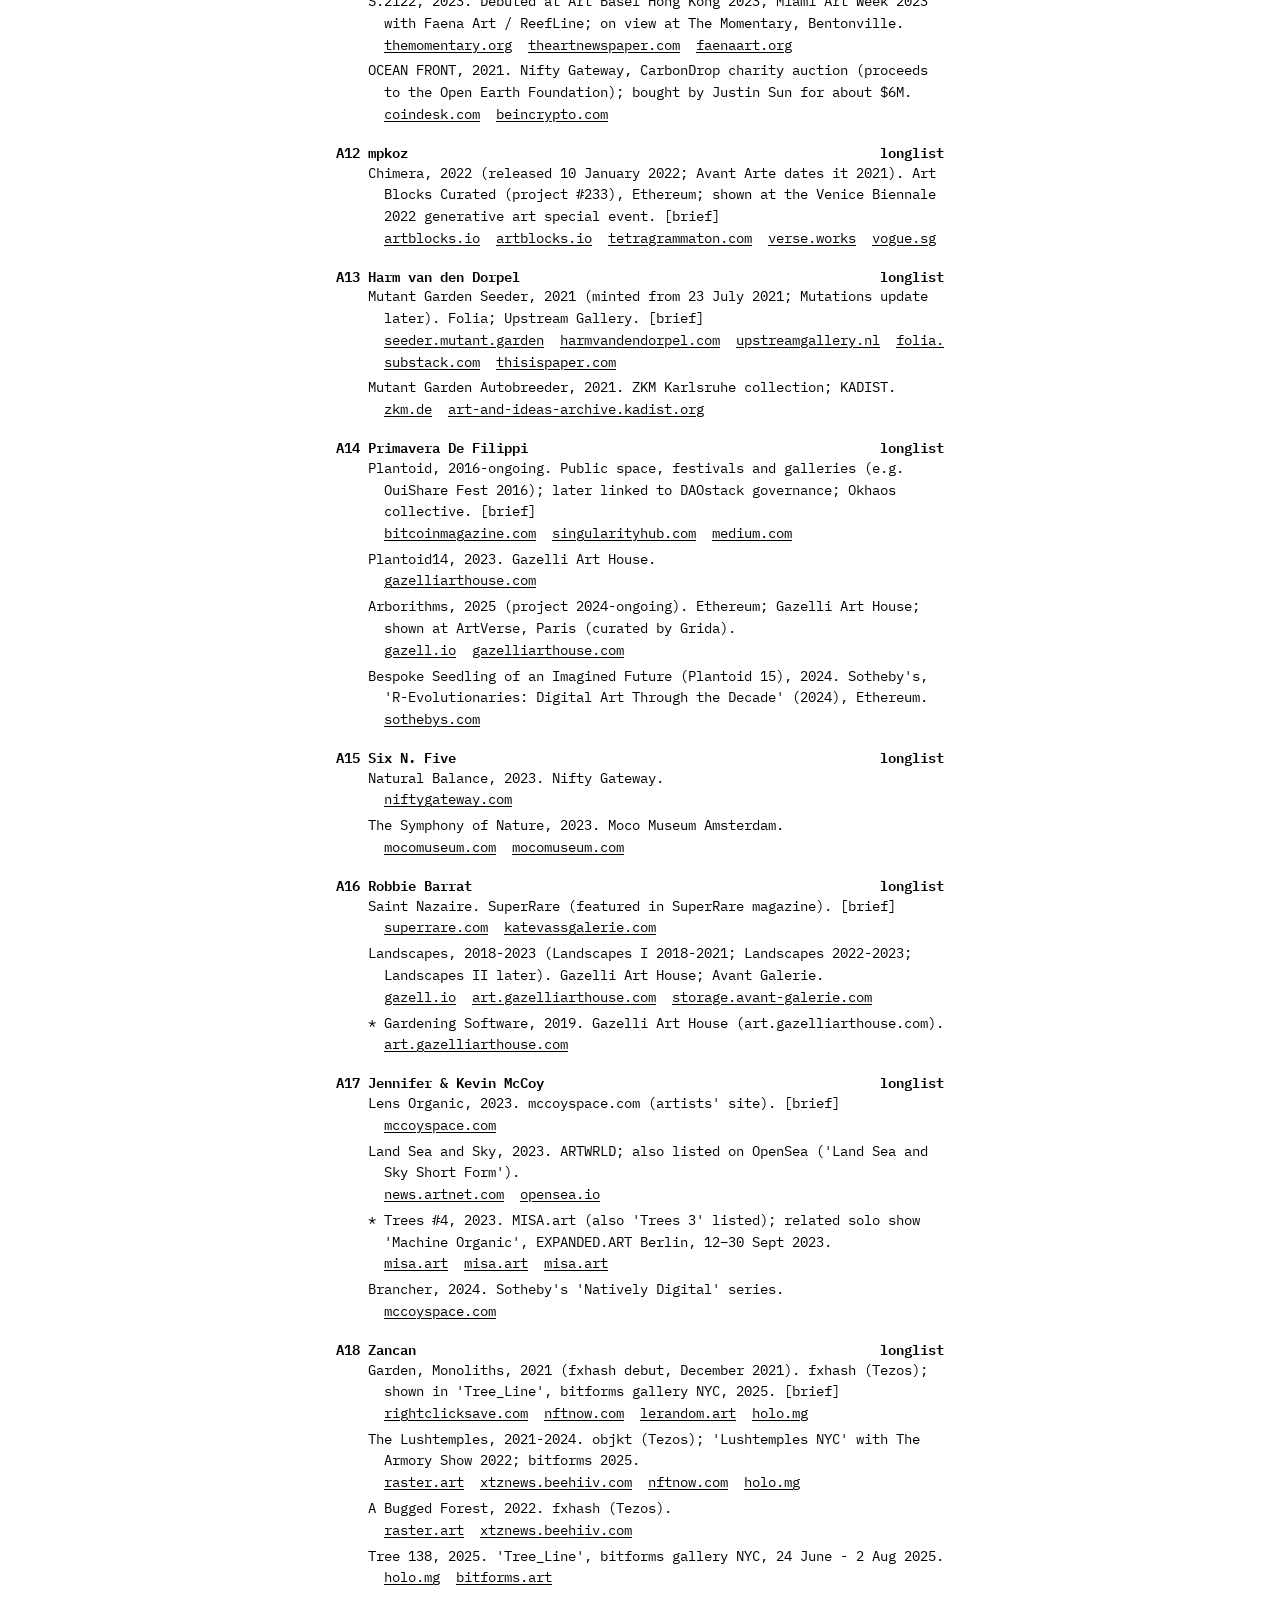
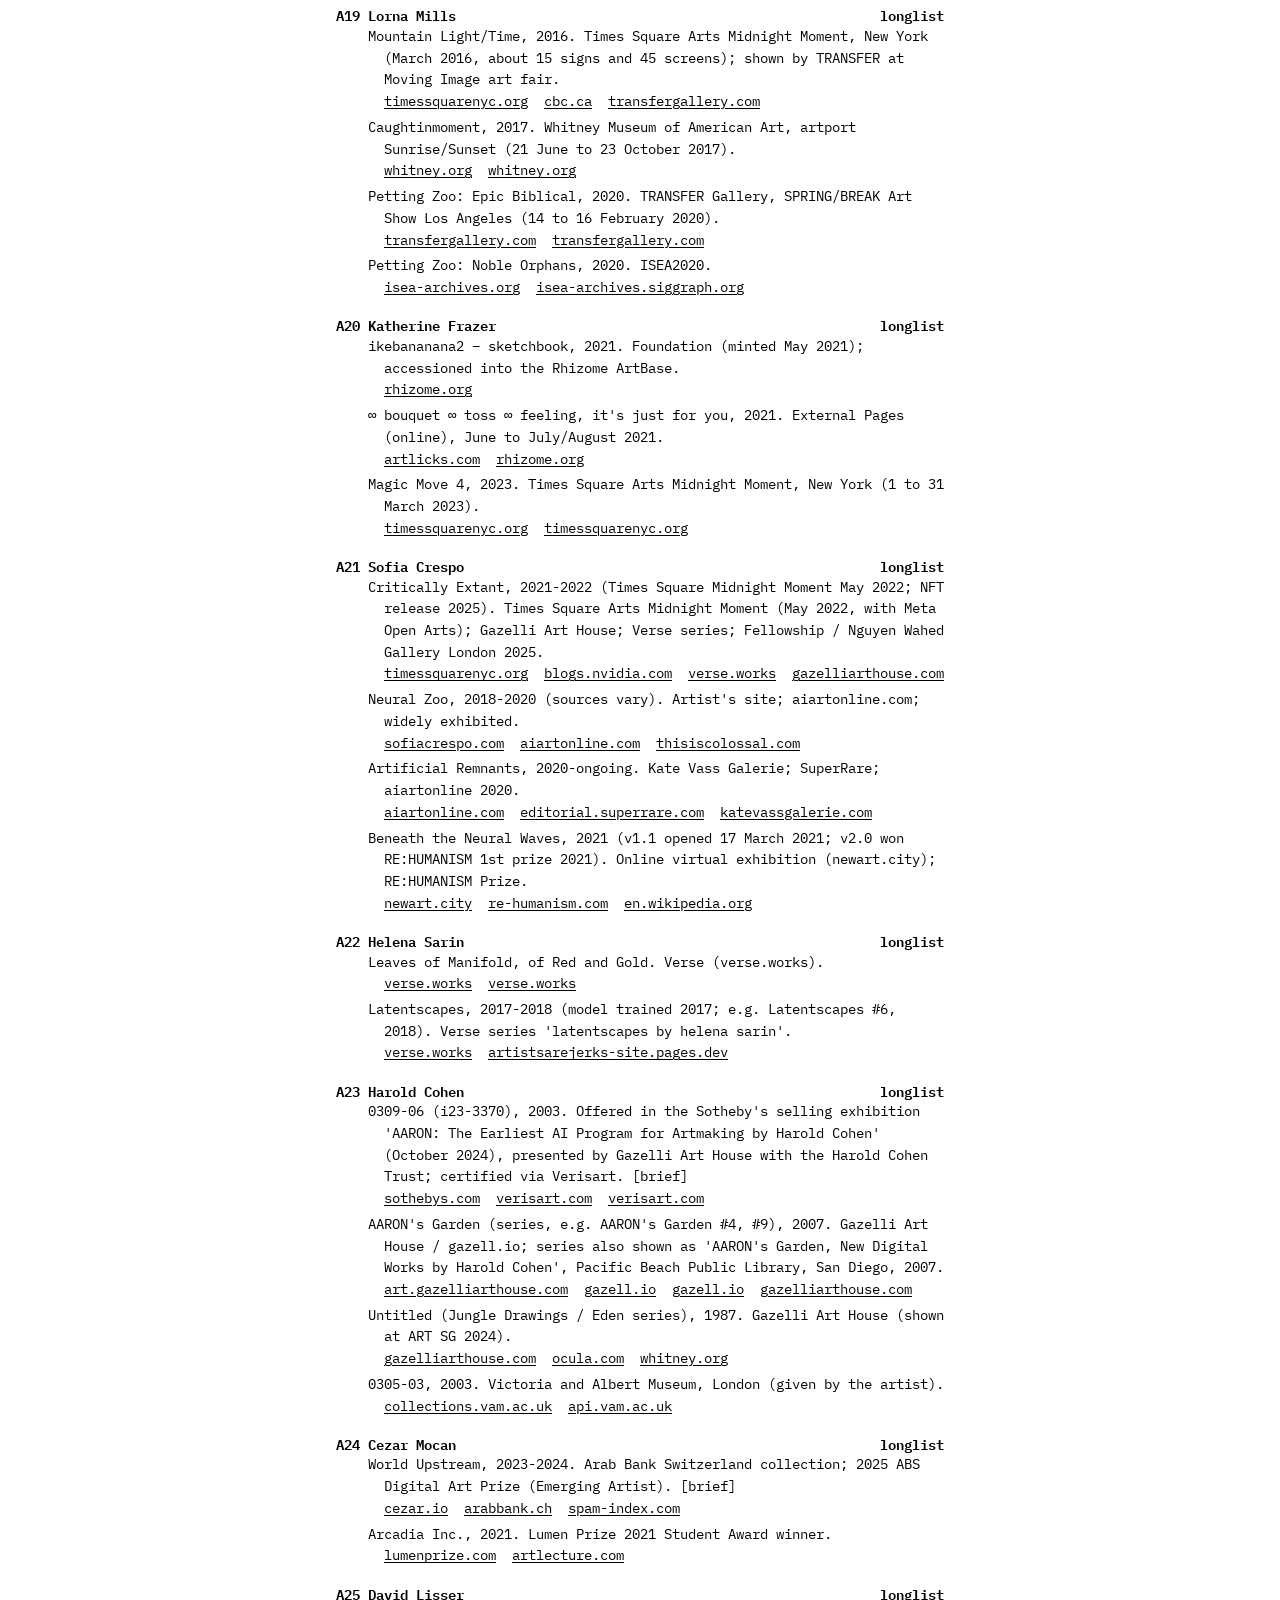
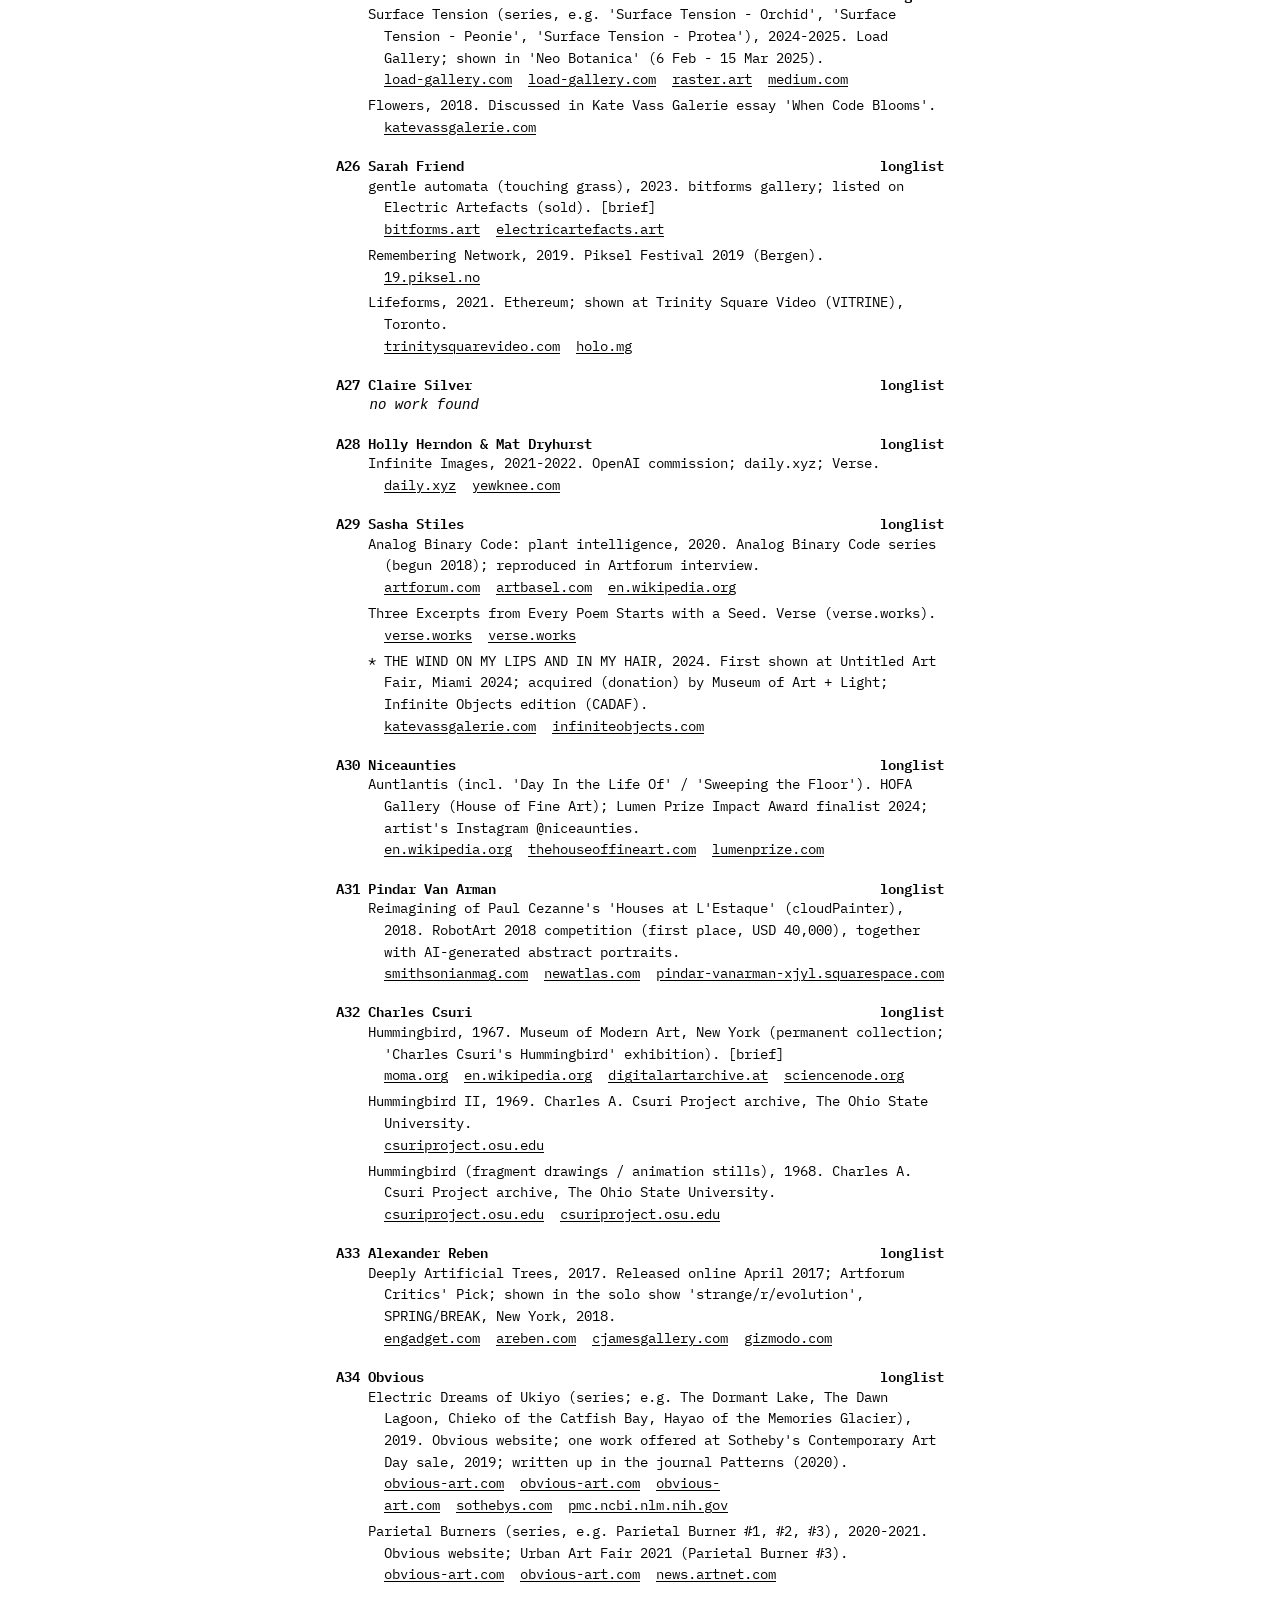
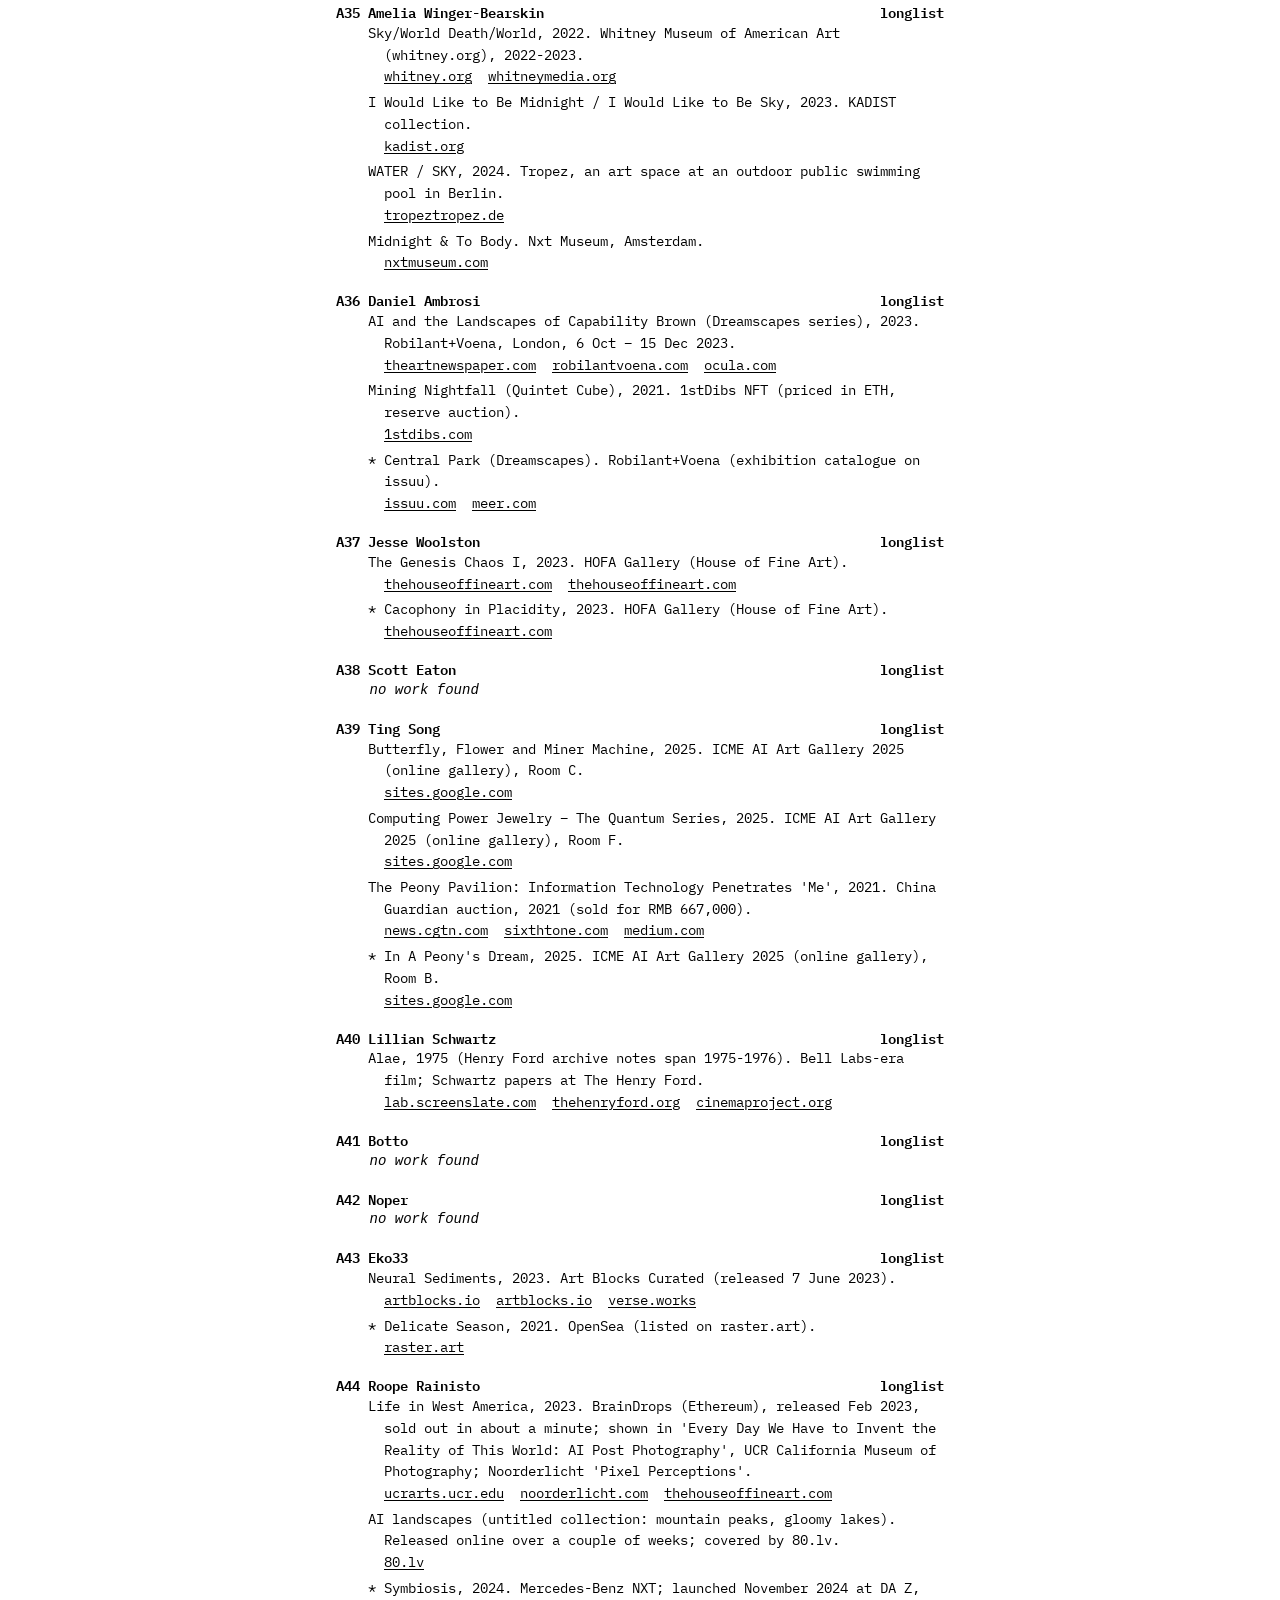
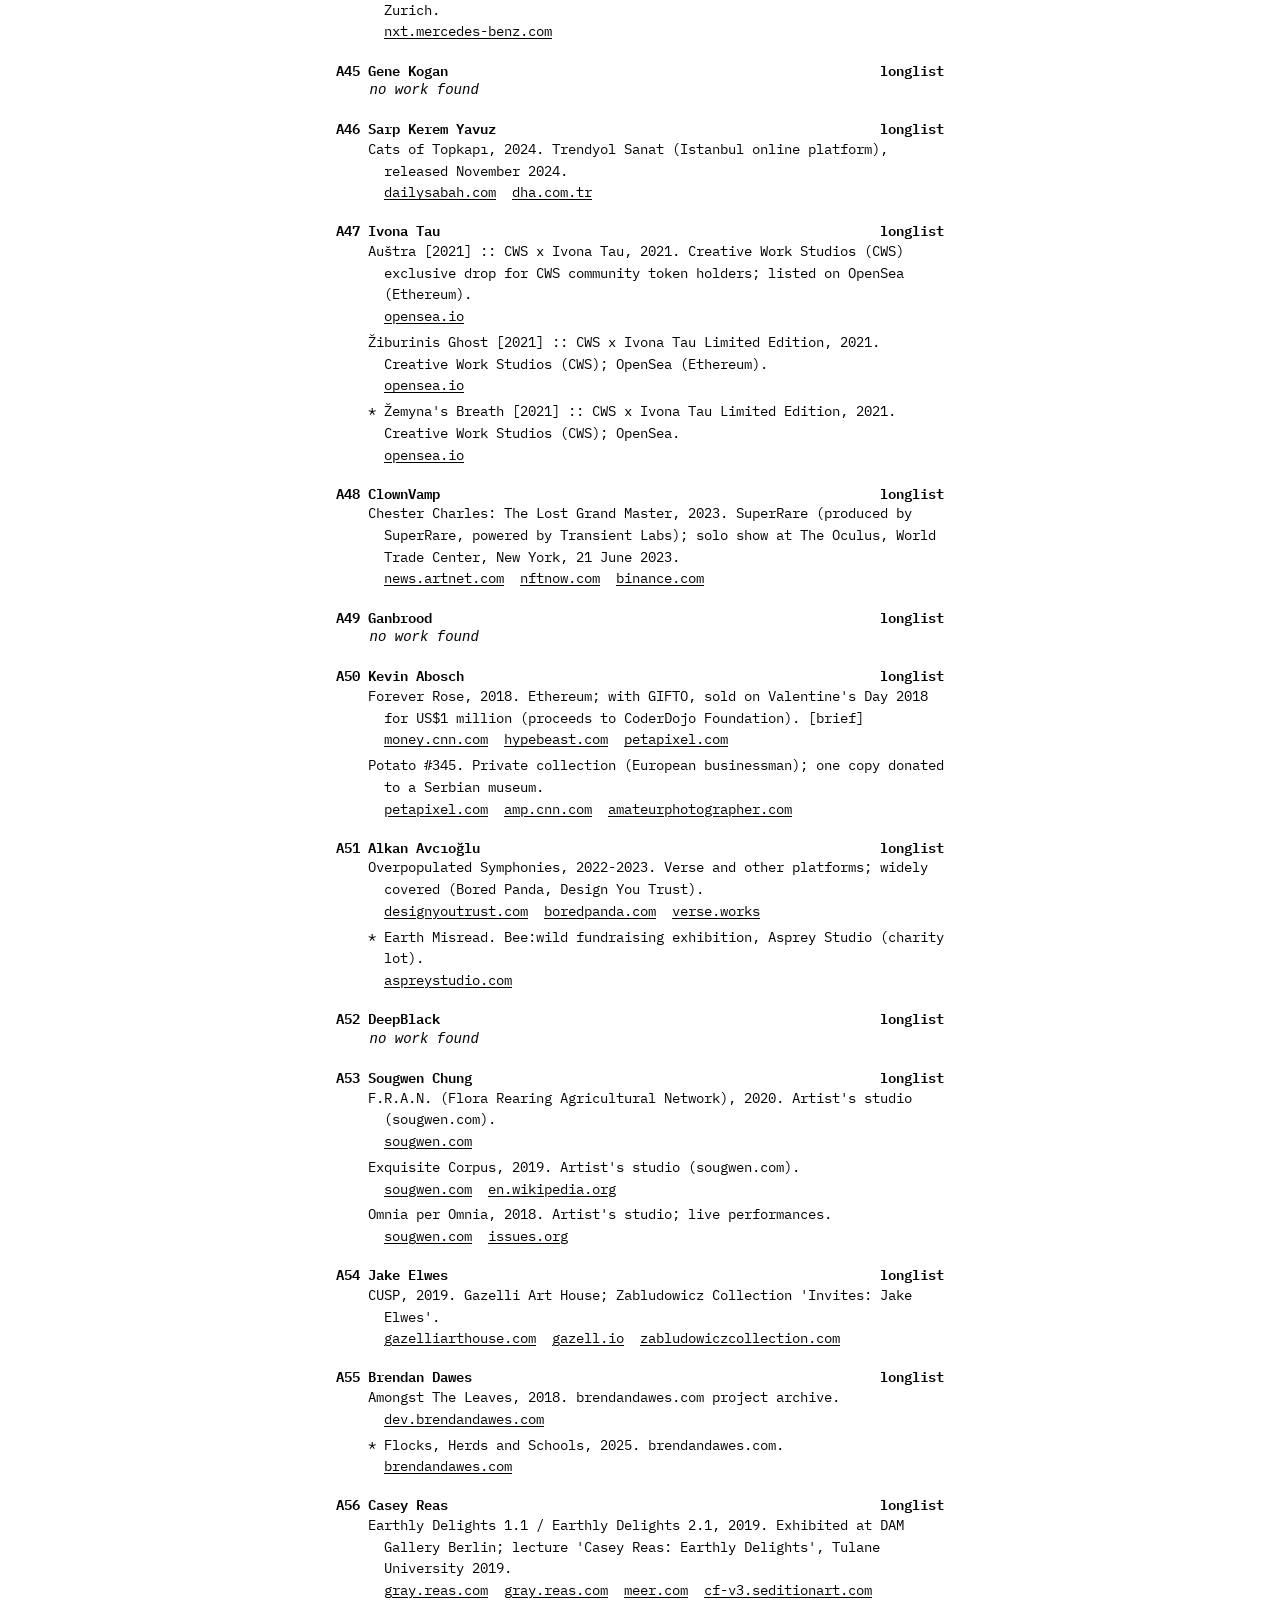
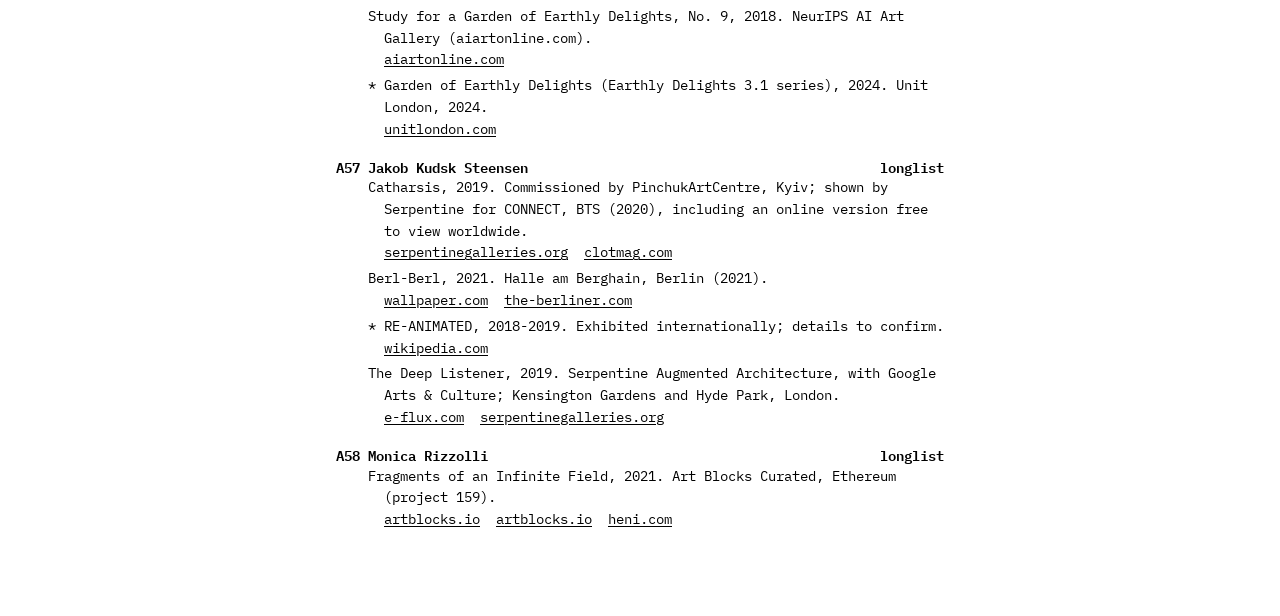
==== commit f5d35073: "Turn the process board back into a log Numbered, dated entries replace the acts and scenes; the log " ====
--- a/process/index.html
+++ b/process/index.html
@@ -8,7 +8,7 @@
 <link rel="stylesheet" href="https://fonts.googleapis.com/css2?family=IBM+Plex+Mono:ital,wght@0,400;0,600;1,400&display=swap">
 <link rel="stylesheet" href="board.css">
 <script src="data/brief.js" defer></script>
-<script src="data/script.js" defer></script>
+<script src="data/log.js" defer></script>
 <script src="data/research.js" defer></script>
 <script src="board.js" defer></script>
 </head>
--- a/process/board.css
+++ b/process/board.css
@@ -1,4 +1,4 @@
-/* Process board: one column of monospace text, black on white, set like a play script. */
+/* Process board: one column of monospace text, black on white. The log borrows the layout of a play script. */
 :root {
   --ink: #000;
   --paper: #fff;
@@ -29,18 +29,17 @@
 a { color: var(--ink); text-underline-offset: 2px; }
 a:focus-visible, summary:focus-visible { outline: 2px solid var(--ink); outline-offset: 2px; }
 
-.cast { display: grid; grid-template-columns: var(--name) 1fr; gap: 0; }
-.cast .who { font-weight: 400; }
-
-/* script */
-.script { display: grid; gap: 0.9em; }
-.act { text-align: center; margin-top: var(--step); }
-.act:first-child { margin-top: 0; }
-.scene { text-align: center; font-style: italic; }
-.dir { font-style: italic; padding-left: var(--name); }
-.line { display: grid; grid-template-columns: var(--name) 1fr; }
-.say { display: grid; gap: 0.4em; min-width: 0; }
-.line.open .say p::after { content: " _"; }
+/* log: numbered entries, speaker names set like a play script */
+.log { list-style: none; display: grid; gap: 0.9em; }
+.date { font-weight: 600; margin-top: var(--step); }
+.date:first-child { margin-top: 0; }
+.date::before { content: "-- "; }
+.date::after { content: " --"; }
+.entry { display: grid; grid-template-columns: 5ch var(--name) 1fr; }
+.entry > p, .say { min-width: 0; }
+.say { display: grid; gap: 0.4em; }
+.dir p { font-style: italic; }
+.open .say p::after { content: " _"; }
 summary { cursor: pointer; font-style: italic; }
 details pre { white-space: pre-wrap; padding: 0.4em 0 0 2ch; }
 
@@ -54,8 +53,8 @@
 .works.none { font-style: italic; padding-left: 4ch; }
 
 @media (max-width: 520px) {
-  .line, .cast { grid-template-columns: 1fr; }
-  .dir { padding-left: 0; }
-  .say { padding-left: 2ch; }
+  .entry { grid-template-columns: 5ch 1fr; }
+  .entry .who:empty { display: none; }
+  .entry .say, .entry > p { grid-column: 2; }
   .works, .works.none { padding-left: 2ch; }
 }
